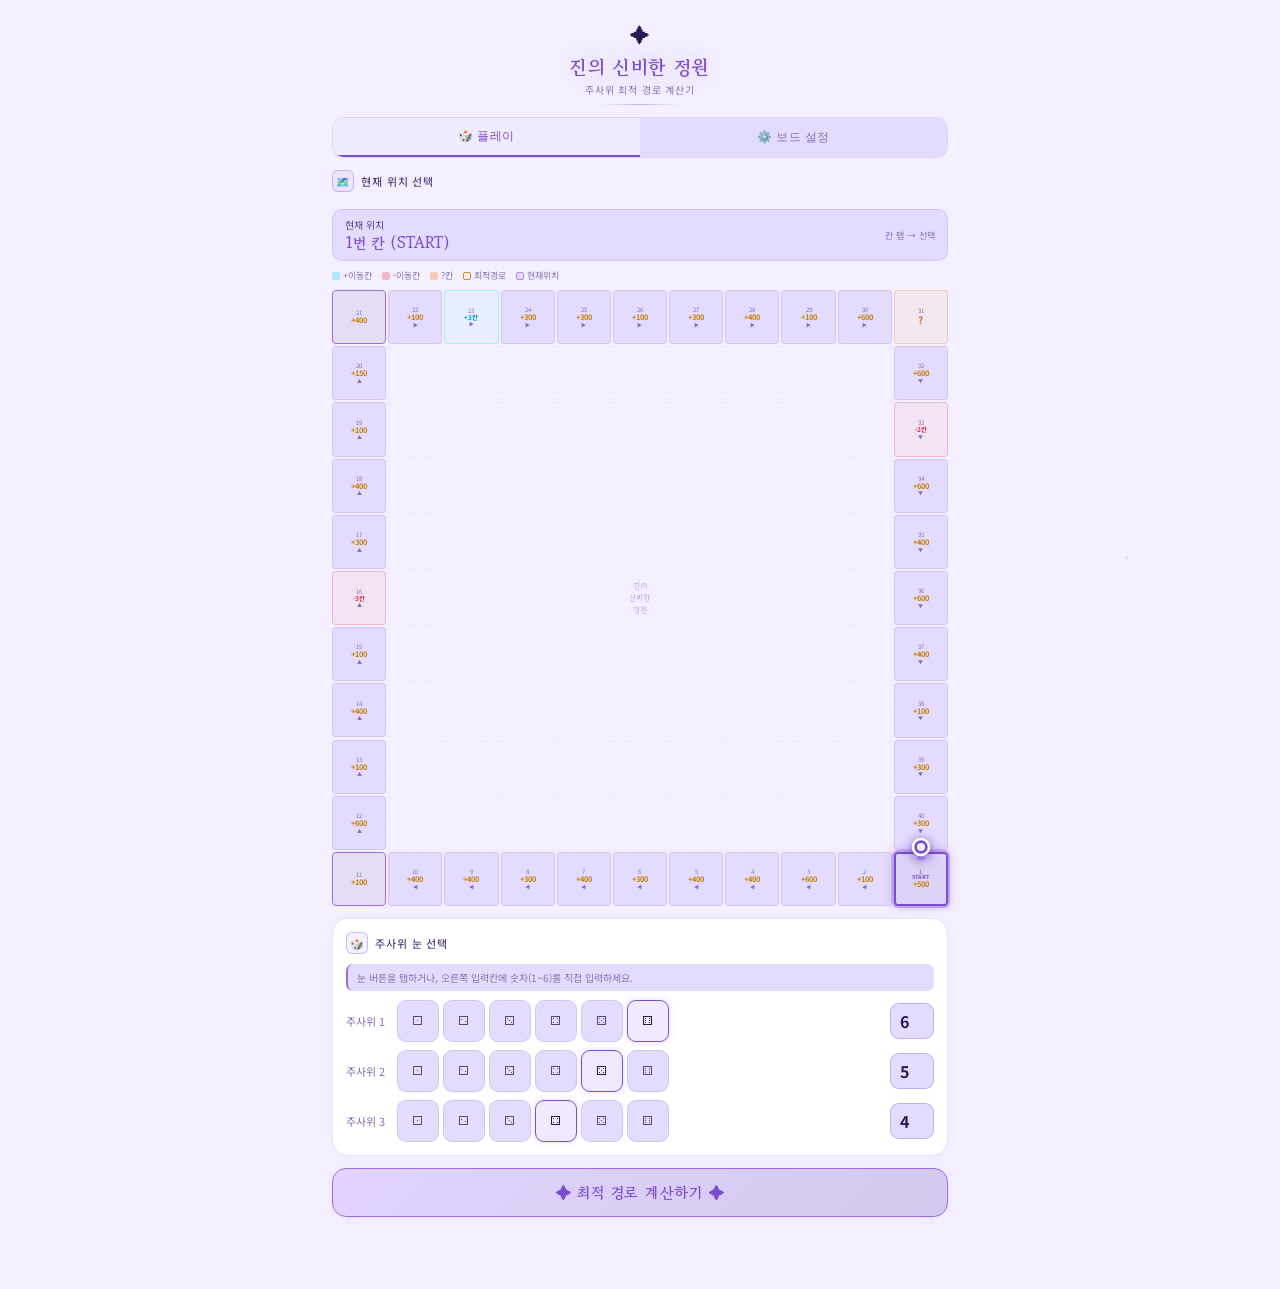
==== maple_dice.html @ 9c13cb8e "first commit ,create html" ====
<!DOCTYPE html>
<html lang="ko">
<head>
<meta charset="UTF-8">
<meta name="viewport" content="width=device-width, initial-scale=1.0, maximum-scale=1.0">
<title>진의 신비한 정원</title>
<link href="https://fonts.googleapis.com/css2?family=Gowun+Batang:wght@400;700&family=Noto+Sans+KR:wght@300;400;500;700&display=swap" rel="stylesheet">
<style>
:root{
  --bg:#f4f0ff;--bg2:#ede8ff;--bg3:#e4dcff;--card:#ffffff;--card2:#f0ebff;
  --border:rgba(140,100,220,0.20);--border2:rgba(140,100,220,0.40);
  --accent:#7c4dcc;--accent2:#9c6de0;
  --gold:#c8800a;--gold2:#a86000;
  --green:#1a9e60;--red:#d03050;
  --cyan:#0098c8;--orange:#d06010;
  --text:#2a1a50;--text2:#5a4480;--text3:#8870b0;
}
*{box-sizing:border-box;margin:0;padding:0}
body{background:var(--bg);color:var(--text);font-family:'Noto Sans KR',sans-serif;min-height:100vh}
body::before{content:'';position:fixed;inset:0;pointer-events:none;z-index:0;background-image:radial-gradient(1px 1px at 20% 18%,rgba(255,255,255,.35) 0%,transparent 100%),radial-gradient(1px 1px at 78% 12%,rgba(255,255,255,.4) 0%,transparent 100%),radial-gradient(1px 1px at 50% 88%,rgba(255,255,255,.25) 0%,transparent 100%),radial-gradient(2px 2px at 88% 62%,rgba(178,138,248,.4) 0%,transparent 100%)}
.app{position:relative;z-index:1;max-width:640px;margin:0 auto;padding:0 0 60px}
.header{text-align:center;padding:20px 20px 12px}
.ho{font-size:20px;margin-bottom:4px;animation:float 3s ease-in-out infinite}
@keyframes float{0%,100%{transform:translateY(0)}50%{transform:translateY(-5px)}}
.header h1{font-family:'Gowun Batang',serif;font-size:19px;font-weight:700;color:var(--accent);text-shadow:0 0 25px rgba(178,138,248,.5);letter-spacing:.05em;margin-bottom:2px}
.header .sub{font-size:10px;color:var(--text3);letter-spacing:.08em}
.hl{width:80px;height:1px;background:linear-gradient(90deg,transparent,var(--accent),transparent);margin:7px auto 0;opacity:.4}
.tabs{display:flex;gap:0;margin:0 12px 12px;border-radius:12px;overflow:hidden;border:1px solid var(--border)}
.tab{flex:1;padding:10px 0;text-align:center;font-size:12px;font-weight:500;cursor:pointer;background:var(--bg3);color:var(--text3);border:none;transition:all .2s;letter-spacing:.03em}
.tab.active{background:var(--card2);color:var(--accent);border-bottom:2px solid var(--accent)}
.tab:hover:not(.active){color:var(--text2);background:var(--card)}
.section{margin:0 12px 12px;background:var(--card);border:1px solid var(--border);border-radius:16px;padding:13px;box-shadow:0 0 10px rgba(178,138,248,.07)}
.sh{display:flex;align-items:center;gap:7px;margin-bottom:10px}
.si{width:22px;height:22px;border-radius:6px;background:rgba(178,138,248,.12);border:1px solid var(--border2);display:flex;align-items:center;justify-content:center;font-size:11px}
.st{font-size:11px;font-weight:500;color:var(--text2);letter-spacing:.08em;text-transform:uppercase}
.page{display:none}
.page.active{display:block}
.board-wrap{padding:0 12px 12px}
.pos-bar{display:flex;align-items:center;justify-content:space-between;background:var(--bg3);border:1px solid var(--border);border-radius:10px;padding:7px 12px;margin-bottom:8px}
.plabel{font-size:10px;color:var(--text2)}
.pval{font-family:'Gowun Batang',serif;font-size:15px;font-weight:700;color:var(--accent)}
.phint{font-size:9px;color:var(--text3)}
.legend{display:flex;flex-wrap:wrap;gap:5px 10px;margin-bottom:8px}
.li{display:flex;align-items:center;gap:3px;font-size:9px;color:var(--text3)}
.ld{width:8px;height:8px;border-radius:2px}
.board-grid{display:grid;grid-template-columns:repeat(11,1fr);grid-template-rows:repeat(11,1fr);gap:2px;width:100%;overflow:visible}
.bc{border-radius:4px;border:1px solid var(--border);background:var(--bg3);display:flex;flex-direction:column;align-items:center;justify-content:center;cursor:pointer;transition:all .13s;overflow:visible;padding:1px;aspect-ratio:1;min-width:0;position:relative}
.bc:hover{border-color:var(--accent2);background:var(--card2)}
.bc.cur{border:2.5px solid #7c4dcc!important;background:rgba(124,77,204,.18)!important;box-shadow:0 0 0 2px rgba(124,77,204,.35),0 0 10px rgba(124,77,204,.5)}
.bc.onpath{border-color:var(--gold2)!important;background:rgba(240,192,96,.12)!important}
/* 말(piece) */
.piece{position:absolute;top:-16px;left:50%;transform:translateX(-50%);line-height:1;pointer-events:none;filter:drop-shadow(0 2px 6px rgba(80,30,180,.8));animation:pieceFloat 1.8s ease-in-out infinite;z-index:10}
@keyframes pieceFloat{0%,100%{transform:translateX(-50%) translateY(0)}50%{transform:translateX(-50%) translateY(-5px)}}
/* 계산 후 말 이동 애니메이션 */
.piece.moving{animation:piecePop .35s ease both}
@keyframes piecePop{0%{transform:translateX(-50%) scale(.5);opacity:0}60%{transform:translateX(-50%) scale(1.3)}100%{transform:translateX(-50%) scale(1);opacity:1}}
.bc.corner{background:rgba(124,92,191,.12);border-color:var(--accent2)}
.bc.inner{background:transparent;border:1px dashed rgba(178,138,248,.07);cursor:default;pointer-events:none;border-radius:0}
.bc.icenter{background:transparent;border:none;cursor:default;pointer-events:none}
.bc.move-plus{background:rgba(80,216,255,.08);border-color:rgba(80,216,255,.35)}
.bc.move-plus:hover{background:rgba(80,216,255,.15)}
.bc.move-minus{background:rgba(240,96,112,.08);border-color:rgba(240,96,112,.35)}
.bc.move-minus:hover{background:rgba(240,96,112,.15)}
.bc.mystery{background:rgba(255,144,64,.08);border-color:rgba(255,144,64,.35)}
.bc.mystery:hover{background:rgba(255,144,64,.15)}
.cn{font-size:6px;color:var(--text3);line-height:1}
.cv{font-size:7.5px;font-weight:700;line-height:1.15;text-align:center}
.cv.pos{color:var(--gold)}
.cv.movepos{color:var(--cyan);font-size:6.5px}
.cv.moveneg{color:var(--red);font-size:6.5px}
.cv.myst{color:var(--orange);font-size:10px}
.cstart{font-size:5.5px;color:var(--accent);font-weight:700;line-height:1}
.bc.cur .cn{color:var(--accent)}
.center-txt{font-family:'Gowun Batang',serif;font-size:8px;color:var(--accent);text-align:center;opacity:.5;line-height:1.5}
.notice{font-size:10px;color:var(--text3);line-height:1.5;padding:6px 9px;background:var(--bg3);border-radius:7px;border-left:2px solid var(--accent2);margin-bottom:9px}
.dc{display:flex;flex-direction:column;gap:8px}
.dr{display:flex;align-items:center;gap:7px}
.dlabel{font-size:11px;color:var(--text3);width:44px;flex-shrink:0}
.dopts{display:flex;gap:4px;flex:1}
.dbtn{flex:1;aspect-ratio:1;max-width:42px;border-radius:9px;border:1px solid var(--border);background:var(--bg3);color:var(--text2);font-size:16px;cursor:pointer;display:flex;align-items:center;justify-content:center;transition:all .13s;line-height:1}
.dbtn:hover{border-color:var(--accent2);background:var(--card2)}
.dbtn.sel{border-color:var(--accent);background:rgba(178,138,248,.18);box-shadow:0 0 7px rgba(178,138,248,.3);color:var(--text)}
.dchosen{width:34px;height:34px;border-radius:8px;background:var(--card2);border:1px solid var(--border2);display:flex;align-items:center;justify-content:center;font-size:18px;flex-shrink:0}
.dnum{width:44px;height:36px;border-radius:9px;border:1px solid var(--border2);background:var(--bg3);color:var(--text);font-size:16px;font-weight:700;text-align:center;font-family:'Noto Sans KR',sans-serif;outline:none;transition:border-color .15s;flex-shrink:0}
.dnum:focus{border-color:var(--accent);box-shadow:0 0 6px rgba(124,77,204,.25)}
.calc-btn{width:calc(100% - 24px);margin:0 12px 12px;padding:13px;background:linear-gradient(135deg,rgba(178,138,248,.27),rgba(124,92,191,.27));border:1px solid var(--accent2);border-radius:14px;color:var(--accent);font-family:'Gowun Batang',serif;font-size:15px;font-weight:700;cursor:pointer;letter-spacing:.05em;transition:all .2s;box-shadow:0 0 14px rgba(178,138,248,.1)}
.calc-btn:hover{background:linear-gradient(135deg,rgba(178,138,248,.42),rgba(124,92,191,.42));box-shadow:0 0 22px rgba(178,138,248,.25);transform:translateY(-1px)}
.calc-btn:active{transform:translateY(0)}
.results-section{display:none}
.results-section.visible{display:block}
.mgrid{display:grid;grid-template-columns:1fr 1fr;gap:7px;margin-bottom:11px}
.mc{background:var(--bg3);border:1px solid var(--border);border-radius:10px;padding:9px 11px}
.mc.hl{border-color:var(--gold2);background:rgba(240,192,96,.07)}
.ml{font-size:9px;color:var(--text3);letter-spacing:.06em;text-transform:uppercase;margin-bottom:3px}
.mv{font-family:'Gowun Batang',serif;font-size:16px;font-weight:700;color:var(--text)}
.mv.gold{color:var(--gold)}
.mv.sm{font-size:12px}
.ri{padding:8px 0;border-bottom:1px solid var(--border);display:flex;align-items:flex-start;gap:9px}
.ri:last-child{border-bottom:none;padding-bottom:0}
.rb{width:20px;height:20px;border-radius:50%;display:flex;align-items:center;justify-content:center;font-size:9px;font-weight:700;flex-shrink:0;margin-top:2px}
.r1{background:rgba(240,192,96,.2);border:1px solid var(--gold2);color:var(--gold)}
.r2{background:rgba(160,155,180,.15);border:1px solid rgba(160,155,180,.35);color:#b0aac8}
.r3{background:rgba(200,148,42,.12);border:1px solid rgba(200,148,42,.28);color:#c89060}
.rn{background:var(--bg3);border:1px solid var(--border);color:var(--text3)}
.rbody{flex:1;min-width:0}
.rorder{font-size:13px;margin-bottom:2px;display:flex;align-items:center;gap:3px}
.rarr{font-size:8px;color:var(--text3)}
.rpath{font-size:9px;color:var(--text3);white-space:nowrap;overflow:hidden;text-overflow:ellipsis}
.rcoin{font-family:'Gowun Batang',serif;font-size:14px;font-weight:700;color:var(--green);flex-shrink:0;align-self:center}
.rcoin.neg{color:var(--red)}
.cell-edit-grid{display:grid;grid-template-columns:repeat(5,1fr);gap:4px;margin-bottom:6px}
.ced{display:flex;flex-direction:column;align-items:center;gap:2px}
.cel{font-size:8px;color:var(--text3);line-height:1}
.cei{width:100%;padding:4px 2px;text-align:center;background:var(--bg3);border:1px solid var(--border);border-radius:5px;color:var(--text);font-size:9px;font-family:'Noto Sans KR',sans-serif;outline:none;transition:border-color .15s}
.cei:focus{border-color:var(--accent2)}
.special-list{display:flex;flex-direction:column;gap:8px}
.special-item{background:var(--bg3);border:1px solid var(--border);border-radius:10px;padding:10px 12px}
.special-item-header{display:flex;align-items:center;justify-content:space-between;margin-bottom:8px}
.special-item-title{font-size:12px;font-weight:500;color:var(--text)}
.special-badge{font-size:10px;padding:2px 7px;border-radius:10px;font-weight:500}
.badge-move-plus{background:rgba(80,216,255,.15);color:var(--cyan);border:1px solid rgba(80,216,255,.3)}
.badge-move-minus{background:rgba(240,96,112,.15);color:var(--red);border:1px solid rgba(240,96,112,.3)}
.badge-mystery{background:rgba(255,144,64,.15);color:var(--orange);border:1px solid rgba(255,144,64,.3)}
.special-row{display:flex;align-items:center;gap:8px;flex-wrap:wrap;margin-bottom:4px}
.special-label{font-size:10px;color:var(--text3);min-width:52px}
.special-input{width:60px;padding:5px 6px;text-align:center;background:var(--card2);border:1px solid var(--border2);border-radius:6px;color:var(--text);font-size:11px;font-family:'Noto Sans KR',sans-serif;outline:none;transition:border-color .15s}
.special-input:focus{border-color:var(--accent)}
.type-btns{display:flex;gap:4px}
.type-btn{padding:4px 8px;border-radius:6px;border:1px solid var(--border);background:var(--bg3);color:var(--text3);font-size:10px;cursor:pointer;transition:all .13s}
.type-btn.ap{background:rgba(80,216,255,.15);border-color:rgba(80,216,255,.4);color:var(--cyan)}
.type-btn.am{background:rgba(240,96,112,.15);border-color:rgba(240,96,112,.4);color:var(--red)}
.type-btn.aq{background:rgba(255,144,64,.15);border-color:rgba(255,144,64,.4);color:var(--orange)}
.add-btn{width:100%;padding:8px;background:transparent;border:1px dashed var(--border2);border-radius:8px;color:var(--text3);font-size:11px;cursor:pointer;transition:all .15s;margin-top:4px}
.add-btn:hover{border-color:var(--accent);color:var(--accent)}
.del-btn{width:20px;height:20px;border-radius:50%;background:rgba(240,96,112,.1);border:1px solid rgba(240,96,112,.3);color:var(--red);font-size:11px;cursor:pointer;display:flex;align-items:center;justify-content:center;flex-shrink:0;transition:all .13s}
.del-btn:hover{background:rgba(240,96,112,.25)}
.save-notice{font-size:10px;color:var(--green);text-align:center;margin-top:6px;opacity:0;transition:opacity .3s}
.save-notice.show{opacity:1}
@keyframes pop{0%{transform:scale(.95);opacity:0}60%{transform:scale(1.02)}100%{transform:scale(1);opacity:1}}
.pop{animation:pop .3s ease both}
::-webkit-scrollbar{width:3px}
::-webkit-scrollbar-track{background:var(--bg)}
::-webkit-scrollbar-thumb{background:var(--accent2);border-radius:3px}
</style>
</head>
<body>
<div class="app">
<div class="header">
  <div class="ho">✦</div>
  <h1>진의 신비한 정원</h1>
  <div class="sub">주사위 최적 경로 계산기</div>
  <div class="hl"></div>
</div>
<div class="tabs">
  <button class="tab active" onclick="switchTab('play')">🎲 플레이</button>
  <button class="tab" onclick="switchTab('settings')">⚙️ 보드 설정</button>
</div>

<!-- PLAY TAB -->
<div id="tab-play" class="page active">
  <div class="board-wrap">
    <div class="sh" style="padding:0 0 7px">
      <div class="si">🗺️</div><div class="st">현재 위치 선택</div>
    </div>
    <div class="pos-bar">
      <div><div class="plabel">현재 위치</div><div class="pval" id="posDisplay">1번 칸 (START)</div></div>
      <div class="phint">칸 탭 → 선택</div>
    </div>
    <div class="legend">
      <div class="li"><div class="ld" style="background:rgba(80,216,255,.4)"></div>+이동칸</div>
      <div class="li"><div class="ld" style="background:rgba(240,96,112,.4)"></div>-이동칸</div>
      <div class="li"><div class="ld" style="background:rgba(255,144,64,.4)"></div>?칸</div>
      <div class="li"><div class="ld" style="background:rgba(240,192,96,.1);border:1px solid #c8942a"></div>최적경로</div>
      <div class="li"><div class="ld" style="background:rgba(178,138,248,.22);border:1px solid #b28af8"></div>현재위치</div>
    </div>
    <div class="board-grid" id="boardGrid"></div>
  </div>
  <div class="section">
    <div class="sh"><div class="si">🎲</div><div class="st">주사위 눈 선택</div></div>
    <div class="notice">눈 버튼을 탭하거나, 오른쪽 입력칸에 숫자(1~6)를 직접 입력하세요.</div>
    <div class="dc" id="diceContainer"></div>
  </div>
  <button class="calc-btn" onclick="calculate()">✦ 최적 경로 계산하기 ✦</button>
  <div class="section results-section" id="resultsSection">
    <div class="sh"><div class="si">🏆</div><div class="st">최적 경로 결과</div></div>
    <div class="mgrid">
      <div class="mc hl"><div class="ml">최고 코인 획득</div><div class="mv gold" id="bestCoin">—</div></div>
      <div class="mc"><div class="ml">최적 순서</div><div class="mv sm" id="bestOrder">—</div></div>
      <div class="mc"><div class="ml">도착 칸</div><div class="mv" id="bestPos">—</div></div>
      <div class="mc"><div class="ml">비교 경우의 수</div><div class="mv" id="totalCases">—</div></div>
    </div>
    <div id="resultList"></div>
  </div>
</div>

<!-- SETTINGS TAB -->
<div id="tab-settings" class="page">
  <div class="section">
    <div class="sh"><div class="si">💰</div><div class="st">칸별 코인 보상 수정</div></div>
    <div class="notice">각 칸의 코인 보상을 수정하세요. 특수 칸은 아래에서 설정합니다.</div>
    <div class="cell-edit-grid" id="cellEditGrid"></div>
  </div>
  <div class="section">
    <div class="sh"><div class="si">✨</div><div class="st">특수 칸 설정</div></div>
    <div class="notice">주마다 바뀌는 이동칸·?칸을 여기서 관리하세요.</div>
    <div class="special-list" id="specialList"></div>
    <button class="add-btn" onclick="addSpecialCell()">+ 특수 칸 추가</button>
    <div class="save-notice" id="saveNotice">✓ 저장되었습니다</div>
  </div>
</div>
</div>

<script>
const TOTAL=40,FACES=['⚀','⚁','⚂','⚃','⚄','⚅'],COLS=11,ROWS=11;
let coinVals=[0,500,100,600,400,400,300,400,300,400,400,100,600,100,400,100,300,300,400,100,150,400,100,300,300,300,100,300,400,100,600,0,600,600,600,400,600,400,100,300,300];
let specialCells=[{cellNum:16,type:'move',moveVal:-3},{cellNum:23,type:'move',moveVal:3},{cellNum:31,type:'mystery',moveVal:0},{cellNum:33,type:'move',moveVal:-2}];
const PATH_POS=[null];
for(let c=10;c>=0;c--)PATH_POS.push([10,c]);
for(let r=9;r>=1;r--)PATH_POS.push([r,0]);
for(let c=0;c<=10;c++)PATH_POS.push([0,c]);
for(let r=1;r<=9;r++)PATH_POS.push([r,10]);
const CORNERS=new Set([1,11,21,31]);
let currentPos=1,chosenDice=[6,5,4],highlightedPath=[];

function getSpecial(n){return specialCells.find(s=>s.cellNum===n)||null}
function cellArrow(i){if(i<=11)return'◀';if(i<=20)return'▲';if(i<=31)return'▶';return'▼'}

function renderBoard(){
  const grid=document.getElementById('boardGrid');
  grid.innerHTML='';
  const lookup={};
  for(let i=1;i<=TOTAL;i++){const[r,c]=PATH_POS[i];lookup[`${r},${c}`]=i}
  for(let r=0;r<ROWS;r++){
    for(let c=0;c<COLS;c++){
      const div=document.createElement('div');
      const idx=lookup[`${r},${c}`];
      if(idx!==undefined){
        const sp=getSpecial(idx);
        const isCur=idx===currentPos,isOn=highlightedPath.includes(idx),corner=CORNERS.has(idx);
        let cls='bc';
        if(corner)cls+=' corner';
        if(isCur)cls+=' cur';else if(isOn)cls+=' onpath';
        if(sp){if(sp.type==='mystery')cls+=' mystery';else cls+=sp.moveVal>=0?' move-plus':' move-minus';}
        div.className=cls;
        let inner=`<span class="cn">${idx}</span>`;
        if(idx===1)inner+=`<span class="cstart">START</span>`;
        if(sp){
          if(sp.type==='mystery')inner+=`<span class="cv myst">?</span>`;
          else{const s=sp.moveVal>=0?'+':'';inner+=`<span class="cv ${sp.moveVal>=0?'movepos':'moveneg'}">${s}${sp.moveVal}칸</span>`;}
        }else{inner+=`<span class="cv pos">+${coinVals[idx]}</span>`;}
        if(!corner)inner+=`<span style="font-size:5px;color:var(--text3);line-height:1">${cellArrow(idx)}</span>`;
        if(isCur)inner+=`<span class="piece"><svg width="18" height="22" viewBox="0 0 18 22" xmlns="http://www.w3.org/2000/svg"><ellipse cx="9" cy="20" rx="4" ry="2" fill="rgba(100,50,200,0.3)"/><circle cx="9" cy="9" r="8" fill="#7c4dcc" stroke="white" stroke-width="2.5"/><circle cx="9" cy="9" r="4" fill="white" opacity="0.9"/></svg></span>`;
        div.innerHTML=inner;
        div.onclick=()=>{currentPos=idx;highlightedPath=[];renderBoard();document.getElementById('posDisplay').textContent=`${idx}번 칸${idx===1?' (START)':''}`};
      }else{
        if(r===5&&c===5){div.className='bc icenter';div.innerHTML=`<div class="center-txt">진의<br>신비한<br>정원</div>`;}
        else div.className='bc inner';
      }
      grid.appendChild(div);
    }
  }
}

function renderDice(){
  const c=document.getElementById('diceContainer');c.innerHTML='';
  for(let d=0;d<3;d++){
    const row=document.createElement('div');row.className='dr';
    const lbl=document.createElement('div');lbl.className='dlabel';lbl.textContent=`주사위 ${d+1}`;row.appendChild(lbl);
    const opts=document.createElement('div');opts.className='dopts';
    for(let v=1;v<=6;v++){
      const btn=document.createElement('button');btn.className='dbtn'+(chosenDice[d]===v?' sel':'');btn.textContent=FACES[v-1];
      btn.onclick=()=>{chosenDice[d]=v;renderDice()};opts.appendChild(btn);
    }
    row.appendChild(opts);
    // 숫자 직접 입력
    const numIn=document.createElement('input');
    numIn.type='number';numIn.className='dnum';numIn.min=1;numIn.max=6;numIn.value=chosenDice[d];
    numIn.oninput=()=>{
      const v=Math.max(1,Math.min(6,parseInt(numIn.value)||1));
      chosenDice[d]=v;
      // 버튼만 업데이트 (포커스 유지위해 전체 re-render 안함)
      row.querySelectorAll('.dbtn').forEach((b,i)=>b.classList.toggle('sel',i+1===v));
    };
    numIn.onblur=()=>{numIn.value=chosenDice[d]};
    row.appendChild(numIn);
    c.appendChild(row);
  }
}

function renderCellEdit(){
  const grid=document.getElementById('cellEditGrid');grid.innerHTML='';
  for(let i=1;i<=TOTAL;i++){
    const sp=getSpecial(i);
    const div=document.createElement('div');div.className='ced';
    const lbl=document.createElement('span');lbl.className='cel';lbl.textContent=i===1?'START':`${i}번`;div.appendChild(lbl);
    if(sp){
      const badge=document.createElement('span');
      if(sp.type==='mystery'){
        badge.style='display:flex;align-items:center;justify-content:center;font-size:11px;padding:3px 0;border-radius:5px;background:rgba(255,144,64,.1);border:1px solid rgba(255,144,64,.4);color:var(--orange)';
        badge.textContent='?';
      }else{
        badge.style=`display:flex;align-items:center;justify-content:center;font-size:8px;padding:3px 1px;border-radius:5px;background:${sp.moveVal>=0?'rgba(80,216,255,.1)':'rgba(240,96,112,.1)'};border:1px solid ${sp.moveVal>=0?'rgba(80,216,255,.4)':'rgba(240,96,112,.4)'};color:${sp.moveVal>=0?'var(--cyan)':'var(--red)'}`;
        badge.textContent=(sp.moveVal>=0?'+':'')+sp.moveVal+'칸';
      }
      div.appendChild(badge);
    }else{
      const inp=document.createElement('input');inp.type='number';inp.className='cei';inp.value=coinVals[i];
      inp.onchange=()=>{coinVals[i]=parseInt(inp.value)||0;renderBoard();showSave()};
      div.appendChild(inp);
    }
    grid.appendChild(div);
  }
}

function renderSpecialList(){
  const list=document.getElementById('specialList');list.innerHTML='';
  specialCells.forEach((sp,idx)=>{
    const item=document.createElement('div');item.className='special-item';
    const hdr=document.createElement('div');hdr.className='special-item-header';
    const title=document.createElement('span');title.className='special-item-title';title.textContent=`특수 칸 #${idx+1}`;hdr.appendChild(title);
    const badge=document.createElement('span');badge.className='special-badge';
    const updateBadge=()=>{
      if(sp.type==='mystery'){badge.className='special-badge badge-mystery';badge.textContent='? 랜덤';}
      else if(sp.moveVal>=0){badge.className='special-badge badge-move-plus';badge.textContent=`+${sp.moveVal}칸 이동`;}
      else{badge.className='special-badge badge-move-minus';badge.textContent=`${sp.moveVal}칸 이동`;}
    };
    updateBadge();hdr.appendChild(badge);item.appendChild(hdr);

    const row1=document.createElement('div');row1.className='special-row';
    const nl=document.createElement('span');nl.className='special-label';nl.textContent='칸 번호';row1.appendChild(nl);
    const ni=document.createElement('input');ni.type='number';ni.className='special-input';ni.min=1;ni.max=TOTAL;ni.value=sp.cellNum;
    ni.onchange=()=>{sp.cellNum=Math.max(1,Math.min(TOTAL,parseInt(ni.value)||1));ni.value=sp.cellNum;renderBoard();renderCellEdit();showSave()};
    row1.appendChild(ni);

    const tbtns=document.createElement('div');tbtns.className='type-btns';
    const mkType=(label,cls,check,action)=>{
      const b=document.createElement('button');
      b.className='type-btn'+(check()?` ${cls}`:'');b.textContent=label;
      b.onclick=()=>{action();updateBadge();renderSpecialList();renderBoard();renderCellEdit();showSave()};
      tbtns.appendChild(b);
    };
    mkType('+이동','ap',()=>sp.type==='move'&&sp.moveVal>=0,()=>{sp.type='move';if(sp.moveVal<0)sp.moveVal=3});
    mkType('-이동','am',()=>sp.type==='move'&&sp.moveVal<0,()=>{sp.type='move';if(sp.moveVal>=0)sp.moveVal=-3});
    mkType('?','aq',()=>sp.type==='mystery',()=>{sp.type='mystery';sp.moveVal=0});
    row1.appendChild(tbtns);

    const del=document.createElement('button');del.className='del-btn';del.innerHTML='×';
    del.onclick=()=>{specialCells.splice(idx,1);renderSpecialList();renderBoard();renderCellEdit();showSave()};
    row1.appendChild(del);item.appendChild(row1);

    if(sp.type==='move'){
      const row2=document.createElement('div');row2.className='special-row';
      const vl=document.createElement('span');vl.className='special-label';vl.textContent='이동 칸 수';row2.appendChild(vl);
      const vi=document.createElement('input');vi.type='number';vi.className='special-input';vi.value=sp.moveVal;
      vi.onchange=()=>{sp.moveVal=parseInt(vi.value)||0;vi.value=sp.moveVal;updateBadge();renderBoard();renderCellEdit();showSave()};
      row2.appendChild(vi);
      const hint=document.createElement('span');hint.style='font-size:9px;color:var(--text3)';hint.textContent='(+앞 / -뒤)';row2.appendChild(hint);
      item.appendChild(row2);
    }
    list.appendChild(item);
  });
}

function addSpecialCell(){specialCells.push({cellNum:1,type:'move',moveVal:3});renderSpecialList();renderCellEdit()}
function showSave(){const n=document.getElementById('saveNotice');n.classList.add('show');clearTimeout(n._t);n._t=setTimeout(()=>n.classList.remove('show'),1500)}

function switchTab(name){
  document.querySelectorAll('.tab').forEach((t,i)=>t.classList.toggle('active',['play','settings'][i]===name));
  document.querySelectorAll('.page').forEach(p=>p.classList.remove('active'));
  document.getElementById('tab-'+name).classList.add('active');
  if(name==='settings'){renderCellEdit();renderSpecialList()}
}

function permutations(arr){
  if(arr.length<=1)return[[...arr]];
  const res=[];
  for(let i=0;i<arr.length;i++){const rest=[...arr.slice(0,i),...arr.slice(i+1)];for(const p of permutations(rest))res.push([arr[i],...p])}
  return res;
}
function stepForward(pos,steps){return((pos-1+steps)%TOTAL+TOTAL)%TOTAL+1}

function simulate(start,order){
  let pos=start,coins=0;const pathDetails=[];
  for(const d of order){
    const landed=stepForward(pos,d);
    let passBonus=0;
    if(pos!==1){const passed=(landed<pos)||(landed===1);if(passed&&landed!==1)passBonus=500}
    const sp=getSpecial(landed);
    let finalPos=landed,stepCoins=0,teleFrom=null;
    if(sp){
      if(sp.type==='mystery'){stepCoins=0;finalPos=landed;}
      else{
        // 연쇄 특수 칸 처리 (무한루프 방지용 visited)
        teleFrom=landed;
        const visited=new Set([landed]);
        let cur=landed;
        while(true){
          const nsp=getSpecial(cur);
          if(!nsp||nsp.type==='mystery'){stepCoins=(coinVals[cur]||0);break;}
          const next=stepForward(cur,nsp.moveVal);
          if(visited.has(next)){stepCoins=0;break;}
          visited.add(next);
          cur=next;
        }
        finalPos=cur;
      }
    }else{stepCoins=coinVals[landed]||0}
    coins+=stepCoins+passBonus;
    pathDetails.push({from:pos,dice:d,landed,teleFrom,dest:finalPos,coins:stepCoins+passBonus});
    pos=finalPos;
  }
  return{coins,pos,pathDetails};
}

function calculate(){
  const perms=permutations([...chosenDice]);const seen=new Set();const results=[];
  for(const perm of perms){const key=perm.join(',');if(seen.has(key))continue;seen.add(key);results.push({order:perm,...simulate(currentPos,perm)})}
  results.sort((a,b)=>b.coins-a.coins);
  highlightedPath=results[0].pathDetails.map(d=>d.dest);
  // 말을 최적 경로 최종 위치로 애니메이션 이동
  const steps=results[0].pathDetails;
  let delay=0;
  steps.forEach((step,i)=>{
    setTimeout(()=>{
      currentPos=step.dest;
      renderBoard();
      // 말에 moving 클래스 붙여서 팝 애니메이션
      const piece=document.querySelector('.piece');
      if(piece){piece.classList.add('moving');setTimeout(()=>piece&&piece.classList.remove('moving'),350);}
    },delay);
    delay+=420;
  });
  setTimeout(()=>{renderBoard();displayResults(results);},delay);
}

function displayResults(results){
  const sec=document.getElementById('resultsSection');sec.classList.add('visible','pop');setTimeout(()=>sec.classList.remove('pop'),400);
  const best=results[0];
  document.getElementById('bestCoin').textContent=(best.coins>=0?'+':'')+best.coins.toLocaleString()+' 코인';
  document.getElementById('bestOrder').textContent=best.order.map(d=>FACES[d-1]).join('→');
  document.getElementById('bestPos').textContent=best.pos+'번 칸';
  document.getElementById('totalCases').textContent=results.length+'가지';
  const list=document.getElementById('resultList');list.innerHTML='';
  results.forEach((r,i)=>{
    const item=document.createElement('div');item.className='ri';
    const rc=['r1','r2','r3'][i]||'rn';
    const pathStr=r.pathDetails.map(d=>{
      if(d.teleFrom!==null){const sp=getSpecial(d.teleFrom);const s=sp.moveVal>=0?'+':'';return`${d.teleFrom}번(${s}${sp.moveVal}칸→${d.dest}번 +${coinVals[d.dest]||0})`}
      const sp=getSpecial(d.dest);if(sp&&sp.type==='mystery')return`${d.dest}번(?)`;
      return`${d.dest}번(+${coinVals[d.dest]||0})`;
    }).join(' → ');
    item.innerHTML=`<div class="rb ${rc}">${i+1}</div><div class="rbody"><div class="rorder">${r.order.map((d,j)=>`<span>${FACES[d-1]}</span>${j<r.order.length-1?'<span class="rarr">▶</span>':''}`).join('')}<span style="font-size:9px;color:var(--text3);margin-left:3px">(${r.order.join('-')})</span></div><div class="rpath">${pathStr}</div></div><div class="rcoin ${r.coins<0?'neg':''}">${r.coins>=0?'+':''}${r.coins.toLocaleString()}</div>`;
    list.appendChild(item);
  });
  sec.scrollIntoView({behavior:'smooth',block:'start'});
}

renderBoard();renderDice();
</script>
</body>
</html>
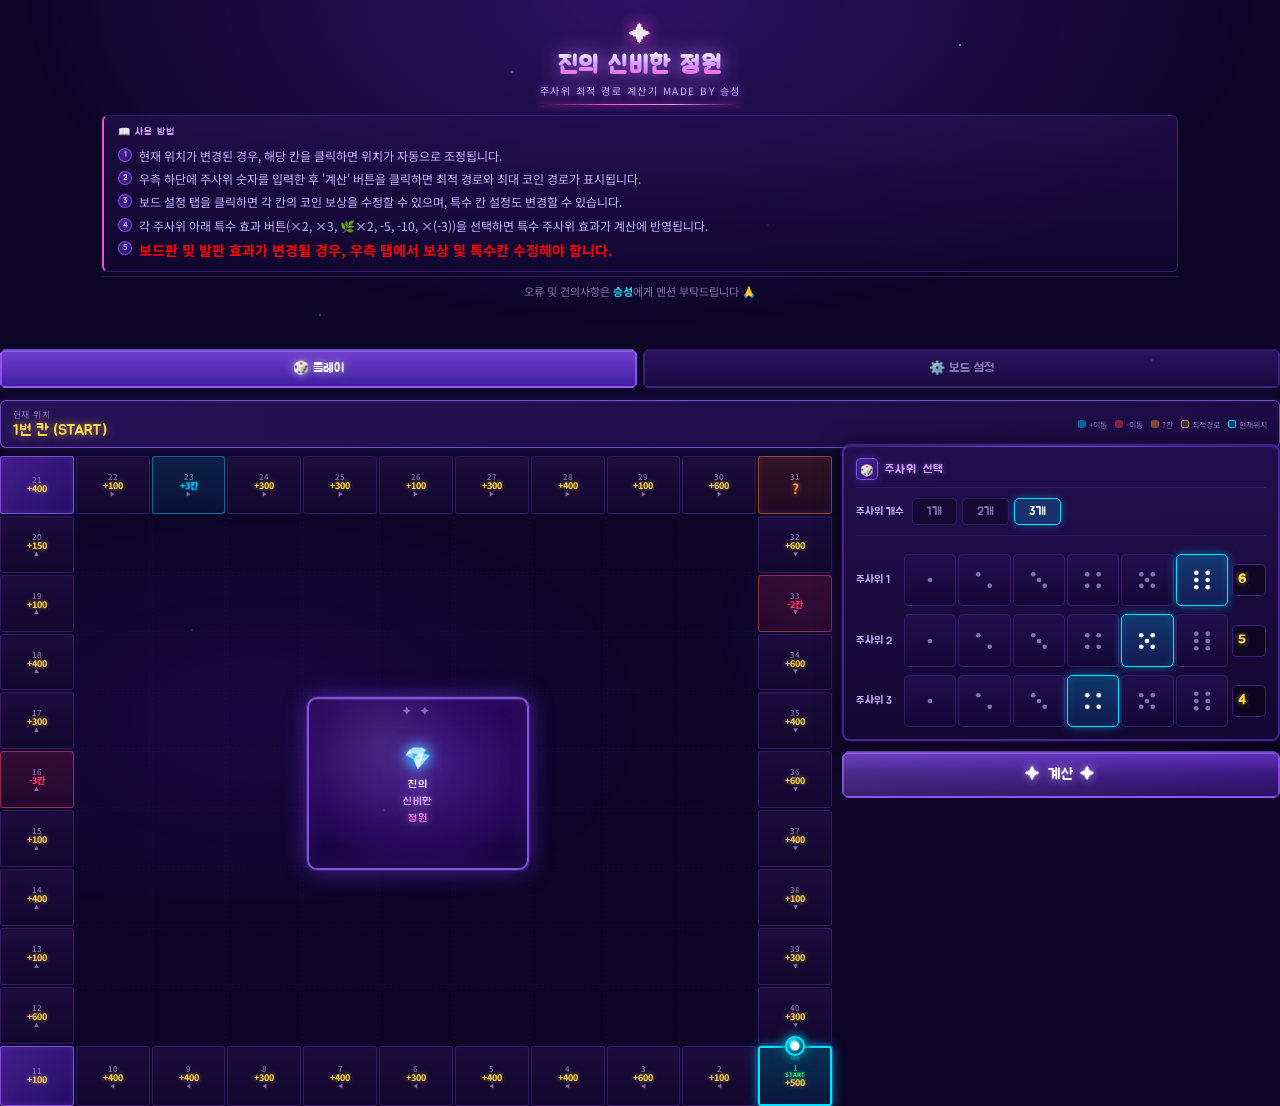
==== commit 15c69ffa: "Update help text for special dice effects" ====
--- a/maple_dice.html
+++ b/maple_dice.html
@@ -1,461 +1,168 @@
 <!DOCTYPE html>
 <html lang="ko">
+
 <head>
-<meta charset="UTF-8">
-<meta name="viewport" content="width=device-width, initial-scale=1.0, maximum-scale=1.0">
-<title>진의 신비한 정원</title>
-<link href="https://fonts.googleapis.com/css2?family=Gowun+Batang:wght@400;700&family=Noto+Sans+KR:wght@300;400;500;700&display=swap" rel="stylesheet">
-<style>
-:root{
-  --bg:#f4f0ff;--bg2:#ede8ff;--bg3:#e4dcff;--card:#ffffff;--card2:#f0ebff;
-  --border:rgba(140,100,220,0.20);--border2:rgba(140,100,220,0.40);
-  --accent:#7c4dcc;--accent2:#9c6de0;
-  --gold:#c8800a;--gold2:#a86000;
-  --green:#1a9e60;--red:#d03050;
-  --cyan:#0098c8;--orange:#d06010;
-  --text:#2a1a50;--text2:#5a4480;--text3:#8870b0;
-}
-*{box-sizing:border-box;margin:0;padding:0}
-body{background:var(--bg);color:var(--text);font-family:'Noto Sans KR',sans-serif;min-height:100vh}
-body::before{content:'';position:fixed;inset:0;pointer-events:none;z-index:0;background-image:radial-gradient(1px 1px at 20% 18%,rgba(255,255,255,.35) 0%,transparent 100%),radial-gradient(1px 1px at 78% 12%,rgba(255,255,255,.4) 0%,transparent 100%),radial-gradient(1px 1px at 50% 88%,rgba(255,255,255,.25) 0%,transparent 100%),radial-gradient(2px 2px at 88% 62%,rgba(178,138,248,.4) 0%,transparent 100%)}
-.app{position:relative;z-index:1;max-width:640px;margin:0 auto;padding:0 0 60px}
-.header{text-align:center;padding:20px 20px 12px}
-.ho{font-size:20px;margin-bottom:4px;animation:float 3s ease-in-out infinite}
-@keyframes float{0%,100%{transform:translateY(0)}50%{transform:translateY(-5px)}}
-.header h1{font-family:'Gowun Batang',serif;font-size:19px;font-weight:700;color:var(--accent);text-shadow:0 0 25px rgba(178,138,248,.5);letter-spacing:.05em;margin-bottom:2px}
-.header .sub{font-size:10px;color:var(--text3);letter-spacing:.08em}
-.hl{width:80px;height:1px;background:linear-gradient(90deg,transparent,var(--accent),transparent);margin:7px auto 0;opacity:.4}
-.tabs{display:flex;gap:0;margin:0 12px 12px;border-radius:12px;overflow:hidden;border:1px solid var(--border)}
-.tab{flex:1;padding:10px 0;text-align:center;font-size:12px;font-weight:500;cursor:pointer;background:var(--bg3);color:var(--text3);border:none;transition:all .2s;letter-spacing:.03em}
-.tab.active{background:var(--card2);color:var(--accent);border-bottom:2px solid var(--accent)}
-.tab:hover:not(.active){color:var(--text2);background:var(--card)}
-.section{margin:0 12px 12px;background:var(--card);border:1px solid var(--border);border-radius:16px;padding:13px;box-shadow:0 0 10px rgba(178,138,248,.07)}
-.sh{display:flex;align-items:center;gap:7px;margin-bottom:10px}
-.si{width:22px;height:22px;border-radius:6px;background:rgba(178,138,248,.12);border:1px solid var(--border2);display:flex;align-items:center;justify-content:center;font-size:11px}
-.st{font-size:11px;font-weight:500;color:var(--text2);letter-spacing:.08em;text-transform:uppercase}
-.page{display:none}
-.page.active{display:block}
-.board-wrap{padding:0 12px 12px}
-.pos-bar{display:flex;align-items:center;justify-content:space-between;background:var(--bg3);border:1px solid var(--border);border-radius:10px;padding:7px 12px;margin-bottom:8px}
-.plabel{font-size:10px;color:var(--text2)}
-.pval{font-family:'Gowun Batang',serif;font-size:15px;font-weight:700;color:var(--accent)}
-.phint{font-size:9px;color:var(--text3)}
-.legend{display:flex;flex-wrap:wrap;gap:5px 10px;margin-bottom:8px}
-.li{display:flex;align-items:center;gap:3px;font-size:9px;color:var(--text3)}
-.ld{width:8px;height:8px;border-radius:2px}
-.board-grid{display:grid;grid-template-columns:repeat(11,1fr);grid-template-rows:repeat(11,1fr);gap:2px;width:100%;overflow:visible}
-.bc{border-radius:4px;border:1px solid var(--border);background:var(--bg3);display:flex;flex-direction:column;align-items:center;justify-content:center;cursor:pointer;transition:all .13s;overflow:visible;padding:1px;aspect-ratio:1;min-width:0;position:relative}
-.bc:hover{border-color:var(--accent2);background:var(--card2)}
-.bc.cur{border:2.5px solid #7c4dcc!important;background:rgba(124,77,204,.18)!important;box-shadow:0 0 0 2px rgba(124,77,204,.35),0 0 10px rgba(124,77,204,.5)}
-.bc.onpath{border-color:var(--gold2)!important;background:rgba(240,192,96,.12)!important}
-/* 말(piece) */
-.piece{position:absolute;top:-16px;left:50%;transform:translateX(-50%);line-height:1;pointer-events:none;filter:drop-shadow(0 2px 6px rgba(80,30,180,.8));animation:pieceFloat 1.8s ease-in-out infinite;z-index:10}
-@keyframes pieceFloat{0%,100%{transform:translateX(-50%) translateY(0)}50%{transform:translateX(-50%) translateY(-5px)}}
-/* 계산 후 말 이동 애니메이션 */
-.piece.moving{animation:piecePop .35s ease both}
-@keyframes piecePop{0%{transform:translateX(-50%) scale(.5);opacity:0}60%{transform:translateX(-50%) scale(1.3)}100%{transform:translateX(-50%) scale(1);opacity:1}}
-.bc.corner{background:rgba(124,92,191,.12);border-color:var(--accent2)}
-.bc.inner{background:transparent;border:1px dashed rgba(178,138,248,.07);cursor:default;pointer-events:none;border-radius:0}
-.bc.icenter{background:transparent;border:none;cursor:default;pointer-events:none}
-.bc.move-plus{background:rgba(80,216,255,.08);border-color:rgba(80,216,255,.35)}
-.bc.move-plus:hover{background:rgba(80,216,255,.15)}
-.bc.move-minus{background:rgba(240,96,112,.08);border-color:rgba(240,96,112,.35)}
-.bc.move-minus:hover{background:rgba(240,96,112,.15)}
-.bc.mystery{background:rgba(255,144,64,.08);border-color:rgba(255,144,64,.35)}
-.bc.mystery:hover{background:rgba(255,144,64,.15)}
-.cn{font-size:6px;color:var(--text3);line-height:1}
-.cv{font-size:7.5px;font-weight:700;line-height:1.15;text-align:center}
-.cv.pos{color:var(--gold)}
-.cv.movepos{color:var(--cyan);font-size:6.5px}
-.cv.moveneg{color:var(--red);font-size:6.5px}
-.cv.myst{color:var(--orange);font-size:10px}
-.cstart{font-size:5.5px;color:var(--accent);font-weight:700;line-height:1}
-.bc.cur .cn{color:var(--accent)}
-.center-txt{font-family:'Gowun Batang',serif;font-size:8px;color:var(--accent);text-align:center;opacity:.5;line-height:1.5}
-.notice{font-size:10px;color:var(--text3);line-height:1.5;padding:6px 9px;background:var(--bg3);border-radius:7px;border-left:2px solid var(--accent2);margin-bottom:9px}
-.dc{display:flex;flex-direction:column;gap:8px}
-.dr{display:flex;align-items:center;gap:7px}
-.dlabel{font-size:11px;color:var(--text3);width:44px;flex-shrink:0}
-.dopts{display:flex;gap:4px;flex:1}
-.dbtn{flex:1;aspect-ratio:1;max-width:42px;border-radius:9px;border:1px solid var(--border);background:var(--bg3);color:var(--text2);font-size:16px;cursor:pointer;display:flex;align-items:center;justify-content:center;transition:all .13s;line-height:1}
-.dbtn:hover{border-color:var(--accent2);background:var(--card2)}
-.dbtn.sel{border-color:var(--accent);background:rgba(178,138,248,.18);box-shadow:0 0 7px rgba(178,138,248,.3);color:var(--text)}
-.dchosen{width:34px;height:34px;border-radius:8px;background:var(--card2);border:1px solid var(--border2);display:flex;align-items:center;justify-content:center;font-size:18px;flex-shrink:0}
-.dnum{width:44px;height:36px;border-radius:9px;border:1px solid var(--border2);background:var(--bg3);color:var(--text);font-size:16px;font-weight:700;text-align:center;font-family:'Noto Sans KR',sans-serif;outline:none;transition:border-color .15s;flex-shrink:0}
-.dnum:focus{border-color:var(--accent);box-shadow:0 0 6px rgba(124,77,204,.25)}
-.calc-btn{width:calc(100% - 24px);margin:0 12px 12px;padding:13px;background:linear-gradient(135deg,rgba(178,138,248,.27),rgba(124,92,191,.27));border:1px solid var(--accent2);border-radius:14px;color:var(--accent);font-family:'Gowun Batang',serif;font-size:15px;font-weight:700;cursor:pointer;letter-spacing:.05em;transition:all .2s;box-shadow:0 0 14px rgba(178,138,248,.1)}
-.calc-btn:hover{background:linear-gradient(135deg,rgba(178,138,248,.42),rgba(124,92,191,.42));box-shadow:0 0 22px rgba(178,138,248,.25);transform:translateY(-1px)}
-.calc-btn:active{transform:translateY(0)}
-.results-section{display:none}
-.results-section.visible{display:block}
-.mgrid{display:grid;grid-template-columns:1fr 1fr;gap:7px;margin-bottom:11px}
-.mc{background:var(--bg3);border:1px solid var(--border);border-radius:10px;padding:9px 11px}
-.mc.hl{border-color:var(--gold2);background:rgba(240,192,96,.07)}
-.ml{font-size:9px;color:var(--text3);letter-spacing:.06em;text-transform:uppercase;margin-bottom:3px}
-.mv{font-family:'Gowun Batang',serif;font-size:16px;font-weight:700;color:var(--text)}
-.mv.gold{color:var(--gold)}
-.mv.sm{font-size:12px}
-.ri{padding:8px 0;border-bottom:1px solid var(--border);display:flex;align-items:flex-start;gap:9px}
-.ri:last-child{border-bottom:none;padding-bottom:0}
-.rb{width:20px;height:20px;border-radius:50%;display:flex;align-items:center;justify-content:center;font-size:9px;font-weight:700;flex-shrink:0;margin-top:2px}
-.r1{background:rgba(240,192,96,.2);border:1px solid var(--gold2);color:var(--gold)}
-.r2{background:rgba(160,155,180,.15);border:1px solid rgba(160,155,180,.35);color:#b0aac8}
-.r3{background:rgba(200,148,42,.12);border:1px solid rgba(200,148,42,.28);color:#c89060}
-.rn{background:var(--bg3);border:1px solid var(--border);color:var(--text3)}
-.rbody{flex:1;min-width:0}
-.rorder{font-size:13px;margin-bottom:2px;display:flex;align-items:center;gap:3px}
-.rarr{font-size:8px;color:var(--text3)}
-.rpath{font-size:9px;color:var(--text3);white-space:nowrap;overflow:hidden;text-overflow:ellipsis}
-.rcoin{font-family:'Gowun Batang',serif;font-size:14px;font-weight:700;color:var(--green);flex-shrink:0;align-self:center}
-.rcoin.neg{color:var(--red)}
-.cell-edit-grid{display:grid;grid-template-columns:repeat(5,1fr);gap:4px;margin-bottom:6px}
-.ced{display:flex;flex-direction:column;align-items:center;gap:2px}
-.cel{font-size:8px;color:var(--text3);line-height:1}
-.cei{width:100%;padding:4px 2px;text-align:center;background:var(--bg3);border:1px solid var(--border);border-radius:5px;color:var(--text);font-size:9px;font-family:'Noto Sans KR',sans-serif;outline:none;transition:border-color .15s}
-.cei:focus{border-color:var(--accent2)}
-.special-list{display:flex;flex-direction:column;gap:8px}
-.special-item{background:var(--bg3);border:1px solid var(--border);border-radius:10px;padding:10px 12px}
-.special-item-header{display:flex;align-items:center;justify-content:space-between;margin-bottom:8px}
-.special-item-title{font-size:12px;font-weight:500;color:var(--text)}
-.special-badge{font-size:10px;padding:2px 7px;border-radius:10px;font-weight:500}
-.badge-move-plus{background:rgba(80,216,255,.15);color:var(--cyan);border:1px solid rgba(80,216,255,.3)}
-.badge-move-minus{background:rgba(240,96,112,.15);color:var(--red);border:1px solid rgba(240,96,112,.3)}
-.badge-mystery{background:rgba(255,144,64,.15);color:var(--orange);border:1px solid rgba(255,144,64,.3)}
-.special-row{display:flex;align-items:center;gap:8px;flex-wrap:wrap;margin-bottom:4px}
-.special-label{font-size:10px;color:var(--text3);min-width:52px}
-.special-input{width:60px;padding:5px 6px;text-align:center;background:var(--card2);border:1px solid var(--border2);border-radius:6px;color:var(--text);font-size:11px;font-family:'Noto Sans KR',sans-serif;outline:none;transition:border-color .15s}
-.special-input:focus{border-color:var(--accent)}
-.type-btns{display:flex;gap:4px}
-.type-btn{padding:4px 8px;border-radius:6px;border:1px solid var(--border);background:var(--bg3);color:var(--text3);font-size:10px;cursor:pointer;transition:all .13s}
-.type-btn.ap{background:rgba(80,216,255,.15);border-color:rgba(80,216,255,.4);color:var(--cyan)}
-.type-btn.am{background:rgba(240,96,112,.15);border-color:rgba(240,96,112,.4);color:var(--red)}
-.type-btn.aq{background:rgba(255,144,64,.15);border-color:rgba(255,144,64,.4);color:var(--orange)}
-.add-btn{width:100%;padding:8px;background:transparent;border:1px dashed var(--border2);border-radius:8px;color:var(--text3);font-size:11px;cursor:pointer;transition:all .15s;margin-top:4px}
-.add-btn:hover{border-color:var(--accent);color:var(--accent)}
-.del-btn{width:20px;height:20px;border-radius:50%;background:rgba(240,96,112,.1);border:1px solid rgba(240,96,112,.3);color:var(--red);font-size:11px;cursor:pointer;display:flex;align-items:center;justify-content:center;flex-shrink:0;transition:all .13s}
-.del-btn:hover{background:rgba(240,96,112,.25)}
-.save-notice{font-size:10px;color:var(--green);text-align:center;margin-top:6px;opacity:0;transition:opacity .3s}
-.save-notice.show{opacity:1}
-@keyframes pop{0%{transform:scale(.95);opacity:0}60%{transform:scale(1.02)}100%{transform:scale(1);opacity:1}}
-.pop{animation:pop .3s ease both}
-::-webkit-scrollbar{width:3px}
-::-webkit-scrollbar-track{background:var(--bg)}
-::-webkit-scrollbar-thumb{background:var(--accent2);border-radius:3px}
-</style>
+  <meta charset="UTF-8">
+  <meta name="viewport" content="width=device-width, initial-scale=1.0">
+  <title>진의 신비한 정원</title>
+  <link href="https://fonts.googleapis.com/css2?family=Jua&family=Noto+Sans+KR:wght@400;500;700&display=swap"
+    rel="stylesheet">
+  <link rel="stylesheet" href="maple_dice.css">
 </head>
+
 <body>
-<div class="app">
-<div class="header">
-  <div class="ho">✦</div>
-  <h1>진의 신비한 정원</h1>
-  <div class="sub">주사위 최적 경로 계산기</div>
-  <div class="hl"></div>
-</div>
-<div class="tabs">
-  <button class="tab active" onclick="switchTab('play')">🎲 플레이</button>
-  <button class="tab" onclick="switchTab('settings')">⚙️ 보드 설정</button>
-</div>
+  <div class="app">
 
-<!-- PLAY TAB -->
-<div id="tab-play" class="page active">
-  <div class="board-wrap">
-    <div class="sh" style="padding:0 0 7px">
-      <div class="si">🗺️</div><div class="st">현재 위치 선택</div>
+    <!-- 헤더 -->
+    <div class="header">
+      <div class="ho">✦</div>
+      <h1>진의 신비한 정원</h1>
+      <div class="sub">주사위 최적 경로 계산기 made by 승성</div>
+      <div class="hl"></div>
+
+      <div class="help">
+        <div class="help-title">📖 사용 방법</div>
+        <div class="help-steps">
+          <div class="help-step">
+            <div class="help-num">1</div>
+            <div class="help-text">현재 위치가 변경된 경우, 해당 칸을 클릭하면 위치가 자동으로 조정됩니다.</div>
+          </div>
+          <div class="help-step">
+            <div class="help-num">2</div>
+            <div class="help-text">우측 하단에 주사위 숫자를 입력한 후 '계산' 버튼을 클릭하면 최적 경로와 최대 코인 경로가 표시됩니다.</div>
+          </div>
+          <div class="help-step">
+            <div class="help-num">3</div>
+            <div class="help-text">
+              보드 설정 탭을 클릭하면 각 칸의 코인 보상을 수정할 수 있으며, 특수 칸 설정도 변경할 수 있습니다.
+            </div>
+          </div>
+          <div class="help-step">
+            <div class="help-num">4</div>
+            <div class="help-text">
+              각 주사위 아래 특수 효과 버튼(×2, ×3, 🌿×2, -5, -10, ×(-3))을 선택하면 특수 주사위 효과가 계산에 반영됩니다.
+            </div>
+          </div>
+          <div class="help-step">
+            <div class="help-num">5</div>
+            <div class="help-text" style="font-size: 14px; color: red; font-weight: bold;">
+              <strong>
+                보드판 및 발판 효과가 변경될 경우, 우측 탭에서 보상 및 특수칸 수정해야 합니다.
+              </strong>
+            </div>
+          </div>
+        </div>
+      </div>
+      <div class="help-contact">오류 및 건의사항은 <b>승성</b>에게 멘션 부탁드립니다 🙏</div>
     </div>
-    <div class="pos-bar">
-      <div><div class="plabel">현재 위치</div><div class="pval" id="posDisplay">1번 칸 (START)</div></div>
-      <div class="phint">칸 탭 → 선택</div>
+  </div>
+
+  <!-- 탭 -->
+  <div class="tabs">
+    <button class="tab active" onclick="switchTab('play')">🎲 플레이</button>
+    <button class="tab" onclick="switchTab('settings')">⚙️ 보드 설정</button>
+  </div>
+
+  <!-- PLAY TAB -->
+  <div id="tab-play" class="page active">
+
+    <!-- 상단: 보드 + 우측 패널 2단 레이아웃 -->
+    <div class="play-layout">
+
+      <!-- 왼쪽: 보드 -->
+      <div class="board-col">
+        <div class="pos-bar">
+          <div>
+            <div class="plabel">현재 위치</div>
+            <div class="pval" id="posDisplay">1번 칸 (START)</div>
+          </div>
+          <div class="legend">
+            <div class="li">
+              <div class="ld ld-plus"></div>+이동
+            </div>
+            <div class="li">
+              <div class="ld ld-minus"></div>-이동
+            </div>
+            <div class="li">
+              <div class="ld ld-myst"></div>?칸
+            </div>
+            <div class="li">
+              <div class="ld ld-path"></div>최적경로
+            </div>
+            <div class="li">
+              <div class="ld ld-cur"></div>현재위치
+            </div>
+          </div>
+        </div>
+        <div class="board-grid" id="boardGrid"></div>
+      </div>
+
+      <!-- 오른쪽: 주사위 + 버튼 + 결과 -->
+      <div class="side-col">
+        <div class="section">
+          <div class="sh">
+            <div class="si">🎲</div>
+            <div class="st">주사위 선택</div>
+          </div>
+          <div class="dc" id="diceContainer"></div>
+        </div>
+        <button class="calc-btn" onclick="calculate()">✦ 계산 ✦</button>
+        <div class="section results-section" id="resultsSection">
+          <div class="sh">
+            <div class="si">🏆</div>
+            <div class="st">최적 경로</div>
+          </div>
+          <div class="mgrid">
+            <div class="mc hl">
+              <div class="ml">최고 코인</div>
+              <div class="mv gold" id="bestCoin">—</div>
+            </div>
+            <div class="mc">
+              <div class="ml">최적 순서</div>
+              <div class="mv sm" id="bestOrder">—</div>
+            </div>
+            <div class="mgrid-row">
+              <div class="mc">
+                <div class="ml">도착 칸</div>
+                <div class="mv" id="bestPos">—</div>
+              </div>
+              <div class="mc">
+                <div class="ml">경우의 수</div>
+                <div class="mv" id="totalCases">—</div>
+              </div>
+            </div>
+          </div>
+          <div id="resultList"></div>
+        </div>
+      </div>
+
     </div>
-    <div class="legend">
-      <div class="li"><div class="ld" style="background:rgba(80,216,255,.4)"></div>+이동칸</div>
-      <div class="li"><div class="ld" style="background:rgba(240,96,112,.4)"></div>-이동칸</div>
-      <div class="li"><div class="ld" style="background:rgba(255,144,64,.4)"></div>?칸</div>
-      <div class="li"><div class="ld" style="background:rgba(240,192,96,.1);border:1px solid #c8942a"></div>최적경로</div>
-      <div class="li"><div class="ld" style="background:rgba(178,138,248,.22);border:1px solid #b28af8"></div>현재위치</div>
+  </div>
+
+  <!-- SETTINGS TAB -->
+  <div id="tab-settings" class="page">
+    <div class="section" style="margin:12px">
+      <div class="sh">
+        <div class="si">💰</div>
+        <div class="st">칸별 코인 보상 수정</div>
+      </div>
+      <div class="notice">각 칸의 코인 보상을 수정하세요. 특수 칸은 아래에서 설정합니다.</div>
+      <div class="cell-edit-grid" id="cellEditGrid"></div>
     </div>
-    <div class="board-grid" id="boardGrid"></div>
+    <div class="section" style="margin:12px">
+      <div class="sh">
+        <div class="si">✨</div>
+        <div class="st">특수 칸 설정</div>
+      </div>
+      <div class="notice">주마다 바뀌는 이동칸·?칸을 여기서 관리하세요.</div>
+      <div class="special-list" id="specialList"></div>
+      <button class="add-btn" onclick="addSpecialCell()">+ 특수 칸 추가</button>
+      <div class="save-notice" id="saveNotice">✓ 저장되었습니다</div>
+    </div>
   </div>
-  <div class="section">
-    <div class="sh"><div class="si">🎲</div><div class="st">주사위 눈 선택</div></div>
-    <div class="notice">눈 버튼을 탭하거나, 오른쪽 입력칸에 숫자(1~6)를 직접 입력하세요.</div>
-    <div class="dc" id="diceContainer"></div>
+
   </div>
-  <button class="calc-btn" onclick="calculate()">✦ 최적 경로 계산하기 ✦</button>
-  <div class="section results-section" id="resultsSection">
-    <div class="sh"><div class="si">🏆</div><div class="st">최적 경로 결과</div></div>
-    <div class="mgrid">
-      <div class="mc hl"><div class="ml">최고 코인 획득</div><div class="mv gold" id="bestCoin">—</div></div>
-      <div class="mc"><div class="ml">최적 순서</div><div class="mv sm" id="bestOrder">—</div></div>
-      <div class="mc"><div class="ml">도착 칸</div><div class="mv" id="bestPos">—</div></div>
-      <div class="mc"><div class="ml">비교 경우의 수</div><div class="mv" id="totalCases">—</div></div>
-    </div>
-    <div id="resultList"></div>
-  </div>
-</div>
+  <script src="maple_dice.js"></script>
+</body>
 
-<!-- SETTINGS TAB -->
-<div id="tab-settings" class="page">
-  <div class="section">
-    <div class="sh"><div class="si">💰</div><div class="st">칸별 코인 보상 수정</div></div>
-    <div class="notice">각 칸의 코인 보상을 수정하세요. 특수 칸은 아래에서 설정합니다.</div>
-    <div class="cell-edit-grid" id="cellEditGrid"></div>
-  </div>
-  <div class="section">
-    <div class="sh"><div class="si">✨</div><div class="st">특수 칸 설정</div></div>
-    <div class="notice">주마다 바뀌는 이동칸·?칸을 여기서 관리하세요.</div>
-    <div class="special-list" id="specialList"></div>
-    <button class="add-btn" onclick="addSpecialCell()">+ 특수 칸 추가</button>
-    <div class="save-notice" id="saveNotice">✓ 저장되었습니다</div>
-  </div>
-</div>
-</div>
-
-<script>
-const TOTAL=40,FACES=['⚀','⚁','⚂','⚃','⚄','⚅'],COLS=11,ROWS=11;
-let coinVals=[0,500,100,600,400,400,300,400,300,400,400,100,600,100,400,100,300,300,400,100,150,400,100,300,300,300,100,300,400,100,600,0,600,600,600,400,600,400,100,300,300];
-let specialCells=[{cellNum:16,type:'move',moveVal:-3},{cellNum:23,type:'move',moveVal:3},{cellNum:31,type:'mystery',moveVal:0},{cellNum:33,type:'move',moveVal:-2}];
-const PATH_POS=[null];
-for(let c=10;c>=0;c--)PATH_POS.push([10,c]);
-for(let r=9;r>=1;r--)PATH_POS.push([r,0]);
-for(let c=0;c<=10;c++)PATH_POS.push([0,c]);
-for(let r=1;r<=9;r++)PATH_POS.push([r,10]);
-const CORNERS=new Set([1,11,21,31]);
-let currentPos=1,chosenDice=[6,5,4],highlightedPath=[];
-
-function getSpecial(n){return specialCells.find(s=>s.cellNum===n)||null}
-function cellArrow(i){if(i<=11)return'◀';if(i<=20)return'▲';if(i<=31)return'▶';return'▼'}
-
-function renderBoard(){
-  const grid=document.getElementById('boardGrid');
-  grid.innerHTML='';
-  const lookup={};
-  for(let i=1;i<=TOTAL;i++){const[r,c]=PATH_POS[i];lookup[`${r},${c}`]=i}
-  for(let r=0;r<ROWS;r++){
-    for(let c=0;c<COLS;c++){
-      const div=document.createElement('div');
-      const idx=lookup[`${r},${c}`];
-      if(idx!==undefined){
-        const sp=getSpecial(idx);
-        const isCur=idx===currentPos,isOn=highlightedPath.includes(idx),corner=CORNERS.has(idx);
-        let cls='bc';
-        if(corner)cls+=' corner';
-        if(isCur)cls+=' cur';else if(isOn)cls+=' onpath';
-        if(sp){if(sp.type==='mystery')cls+=' mystery';else cls+=sp.moveVal>=0?' move-plus':' move-minus';}
-        div.className=cls;
-        let inner=`<span class="cn">${idx}</span>`;
-        if(idx===1)inner+=`<span class="cstart">START</span>`;
-        if(sp){
-          if(sp.type==='mystery')inner+=`<span class="cv myst">?</span>`;
-          else{const s=sp.moveVal>=0?'+':'';inner+=`<span class="cv ${sp.moveVal>=0?'movepos':'moveneg'}">${s}${sp.moveVal}칸</span>`;}
-        }else{inner+=`<span class="cv pos">+${coinVals[idx]}</span>`;}
-        if(!corner)inner+=`<span style="font-size:5px;color:var(--text3);line-height:1">${cellArrow(idx)}</span>`;
-        if(isCur)inner+=`<span class="piece"><svg width="18" height="22" viewBox="0 0 18 22" xmlns="http://www.w3.org/2000/svg"><ellipse cx="9" cy="20" rx="4" ry="2" fill="rgba(100,50,200,0.3)"/><circle cx="9" cy="9" r="8" fill="#7c4dcc" stroke="white" stroke-width="2.5"/><circle cx="9" cy="9" r="4" fill="white" opacity="0.9"/></svg></span>`;
-        div.innerHTML=inner;
-        div.onclick=()=>{currentPos=idx;highlightedPath=[];renderBoard();document.getElementById('posDisplay').textContent=`${idx}번 칸${idx===1?' (START)':''}`};
-      }else{
-        if(r===5&&c===5){div.className='bc icenter';div.innerHTML=`<div class="center-txt">진의<br>신비한<br>정원</div>`;}
-        else div.className='bc inner';
-      }
-      grid.appendChild(div);
-    }
-  }
-}
-
-function renderDice(){
-  const c=document.getElementById('diceContainer');c.innerHTML='';
-  for(let d=0;d<3;d++){
-    const row=document.createElement('div');row.className='dr';
-    const lbl=document.createElement('div');lbl.className='dlabel';lbl.textContent=`주사위 ${d+1}`;row.appendChild(lbl);
-    const opts=document.createElement('div');opts.className='dopts';
-    for(let v=1;v<=6;v++){
-      const btn=document.createElement('button');btn.className='dbtn'+(chosenDice[d]===v?' sel':'');btn.textContent=FACES[v-1];
-      btn.onclick=()=>{chosenDice[d]=v;renderDice()};opts.appendChild(btn);
-    }
-    row.appendChild(opts);
-    // 숫자 직접 입력
-    const numIn=document.createElement('input');
-    numIn.type='number';numIn.className='dnum';numIn.min=1;numIn.max=6;numIn.value=chosenDice[d];
-    numIn.oninput=()=>{
-      const v=Math.max(1,Math.min(6,parseInt(numIn.value)||1));
-      chosenDice[d]=v;
-      // 버튼만 업데이트 (포커스 유지위해 전체 re-render 안함)
-      row.querySelectorAll('.dbtn').forEach((b,i)=>b.classList.toggle('sel',i+1===v));
-    };
-    numIn.onblur=()=>{numIn.value=chosenDice[d]};
-    row.appendChild(numIn);
-    c.appendChild(row);
-  }
-}
-
-function renderCellEdit(){
-  const grid=document.getElementById('cellEditGrid');grid.innerHTML='';
-  for(let i=1;i<=TOTAL;i++){
-    const sp=getSpecial(i);
-    const div=document.createElement('div');div.className='ced';
-    const lbl=document.createElement('span');lbl.className='cel';lbl.textContent=i===1?'START':`${i}번`;div.appendChild(lbl);
-    if(sp){
-      const badge=document.createElement('span');
-      if(sp.type==='mystery'){
-        badge.style='display:flex;align-items:center;justify-content:center;font-size:11px;padding:3px 0;border-radius:5px;background:rgba(255,144,64,.1);border:1px solid rgba(255,144,64,.4);color:var(--orange)';
-        badge.textContent='?';
-      }else{
-        badge.style=`display:flex;align-items:center;justify-content:center;font-size:8px;padding:3px 1px;border-radius:5px;background:${sp.moveVal>=0?'rgba(80,216,255,.1)':'rgba(240,96,112,.1)'};border:1px solid ${sp.moveVal>=0?'rgba(80,216,255,.4)':'rgba(240,96,112,.4)'};color:${sp.moveVal>=0?'var(--cyan)':'var(--red)'}`;
-        badge.textContent=(sp.moveVal>=0?'+':'')+sp.moveVal+'칸';
-      }
-      div.appendChild(badge);
-    }else{
-      const inp=document.createElement('input');inp.type='number';inp.className='cei';inp.value=coinVals[i];
-      inp.onchange=()=>{coinVals[i]=parseInt(inp.value)||0;renderBoard();showSave()};
-      div.appendChild(inp);
-    }
-    grid.appendChild(div);
-  }
-}
-
-function renderSpecialList(){
-  const list=document.getElementById('specialList');list.innerHTML='';
-  specialCells.forEach((sp,idx)=>{
-    const item=document.createElement('div');item.className='special-item';
-    const hdr=document.createElement('div');hdr.className='special-item-header';
-    const title=document.createElement('span');title.className='special-item-title';title.textContent=`특수 칸 #${idx+1}`;hdr.appendChild(title);
-    const badge=document.createElement('span');badge.className='special-badge';
-    const updateBadge=()=>{
-      if(sp.type==='mystery'){badge.className='special-badge badge-mystery';badge.textContent='? 랜덤';}
-      else if(sp.moveVal>=0){badge.className='special-badge badge-move-plus';badge.textContent=`+${sp.moveVal}칸 이동`;}
-      else{badge.className='special-badge badge-move-minus';badge.textContent=`${sp.moveVal}칸 이동`;}
-    };
-    updateBadge();hdr.appendChild(badge);item.appendChild(hdr);
-
-    const row1=document.createElement('div');row1.className='special-row';
-    const nl=document.createElement('span');nl.className='special-label';nl.textContent='칸 번호';row1.appendChild(nl);
-    const ni=document.createElement('input');ni.type='number';ni.className='special-input';ni.min=1;ni.max=TOTAL;ni.value=sp.cellNum;
-    ni.onchange=()=>{sp.cellNum=Math.max(1,Math.min(TOTAL,parseInt(ni.value)||1));ni.value=sp.cellNum;renderBoard();renderCellEdit();showSave()};
-    row1.appendChild(ni);
-
-    const tbtns=document.createElement('div');tbtns.className='type-btns';
-    const mkType=(label,cls,check,action)=>{
-      const b=document.createElement('button');
-      b.className='type-btn'+(check()?` ${cls}`:'');b.textContent=label;
-      b.onclick=()=>{action();updateBadge();renderSpecialList();renderBoard();renderCellEdit();showSave()};
-      tbtns.appendChild(b);
-    };
-    mkType('+이동','ap',()=>sp.type==='move'&&sp.moveVal>=0,()=>{sp.type='move';if(sp.moveVal<0)sp.moveVal=3});
-    mkType('-이동','am',()=>sp.type==='move'&&sp.moveVal<0,()=>{sp.type='move';if(sp.moveVal>=0)sp.moveVal=-3});
-    mkType('?','aq',()=>sp.type==='mystery',()=>{sp.type='mystery';sp.moveVal=0});
-    row1.appendChild(tbtns);
-
-    const del=document.createElement('button');del.className='del-btn';del.innerHTML='×';
-    del.onclick=()=>{specialCells.splice(idx,1);renderSpecialList();renderBoard();renderCellEdit();showSave()};
-    row1.appendChild(del);item.appendChild(row1);
-
-    if(sp.type==='move'){
-      const row2=document.createElement('div');row2.className='special-row';
-      const vl=document.createElement('span');vl.className='special-label';vl.textContent='이동 칸 수';row2.appendChild(vl);
-      const vi=document.createElement('input');vi.type='number';vi.className='special-input';vi.value=sp.moveVal;
-      vi.onchange=()=>{sp.moveVal=parseInt(vi.value)||0;vi.value=sp.moveVal;updateBadge();renderBoard();renderCellEdit();showSave()};
-      row2.appendChild(vi);
-      const hint=document.createElement('span');hint.style='font-size:9px;color:var(--text3)';hint.textContent='(+앞 / -뒤)';row2.appendChild(hint);
-      item.appendChild(row2);
-    }
-    list.appendChild(item);
-  });
-}
-
-function addSpecialCell(){specialCells.push({cellNum:1,type:'move',moveVal:3});renderSpecialList();renderCellEdit()}
-function showSave(){const n=document.getElementById('saveNotice');n.classList.add('show');clearTimeout(n._t);n._t=setTimeout(()=>n.classList.remove('show'),1500)}
-
-function switchTab(name){
-  document.querySelectorAll('.tab').forEach((t,i)=>t.classList.toggle('active',['play','settings'][i]===name));
-  document.querySelectorAll('.page').forEach(p=>p.classList.remove('active'));
-  document.getElementById('tab-'+name).classList.add('active');
-  if(name==='settings'){renderCellEdit();renderSpecialList()}
-}
-
-function permutations(arr){
-  if(arr.length<=1)return[[...arr]];
-  const res=[];
-  for(let i=0;i<arr.length;i++){const rest=[...arr.slice(0,i),...arr.slice(i+1)];for(const p of permutations(rest))res.push([arr[i],...p])}
-  return res;
-}
-function stepForward(pos,steps){return((pos-1+steps)%TOTAL+TOTAL)%TOTAL+1}
-
-function simulate(start,order){
-  let pos=start,coins=0;const pathDetails=[];
-  for(const d of order){
-    const landed=stepForward(pos,d);
-    let passBonus=0;
-    if(pos!==1){const passed=(landed<pos)||(landed===1);if(passed&&landed!==1)passBonus=500}
-    const sp=getSpecial(landed);
-    let finalPos=landed,stepCoins=0,teleFrom=null;
-    if(sp){
-      if(sp.type==='mystery'){stepCoins=0;finalPos=landed;}
-      else{
-        // 연쇄 특수 칸 처리 (무한루프 방지용 visited)
-        teleFrom=landed;
-        const visited=new Set([landed]);
-        let cur=landed;
-        while(true){
-          const nsp=getSpecial(cur);
-          if(!nsp||nsp.type==='mystery'){stepCoins=(coinVals[cur]||0);break;}
-          const next=stepForward(cur,nsp.moveVal);
-          if(visited.has(next)){stepCoins=0;break;}
-          visited.add(next);
-          cur=next;
-        }
-        finalPos=cur;
-      }
-    }else{stepCoins=coinVals[landed]||0}
-    coins+=stepCoins+passBonus;
-    pathDetails.push({from:pos,dice:d,landed,teleFrom,dest:finalPos,coins:stepCoins+passBonus});
-    pos=finalPos;
-  }
-  return{coins,pos,pathDetails};
-}
-
-function calculate(){
-  const perms=permutations([...chosenDice]);const seen=new Set();const results=[];
-  for(const perm of perms){const key=perm.join(',');if(seen.has(key))continue;seen.add(key);results.push({order:perm,...simulate(currentPos,perm)})}
-  results.sort((a,b)=>b.coins-a.coins);
-  highlightedPath=results[0].pathDetails.map(d=>d.dest);
-  // 말을 최적 경로 최종 위치로 애니메이션 이동
-  const steps=results[0].pathDetails;
-  let delay=0;
-  steps.forEach((step,i)=>{
-    setTimeout(()=>{
-      currentPos=step.dest;
-      renderBoard();
-      // 말에 moving 클래스 붙여서 팝 애니메이션
-      const piece=document.querySelector('.piece');
-      if(piece){piece.classList.add('moving');setTimeout(()=>piece&&piece.classList.remove('moving'),350);}
-    },delay);
-    delay+=420;
-  });
-  setTimeout(()=>{renderBoard();displayResults(results);},delay);
-}
-
-function displayResults(results){
-  const sec=document.getElementById('resultsSection');sec.classList.add('visible','pop');setTimeout(()=>sec.classList.remove('pop'),400);
-  const best=results[0];
-  document.getElementById('bestCoin').textContent=(best.coins>=0?'+':'')+best.coins.toLocaleString()+' 코인';
-  document.getElementById('bestOrder').textContent=best.order.map(d=>FACES[d-1]).join('→');
-  document.getElementById('bestPos').textContent=best.pos+'번 칸';
-  document.getElementById('totalCases').textContent=results.length+'가지';
-  const list=document.getElementById('resultList');list.innerHTML='';
-  results.forEach((r,i)=>{
-    const item=document.createElement('div');item.className='ri';
-    const rc=['r1','r2','r3'][i]||'rn';
-    const pathStr=r.pathDetails.map(d=>{
-      if(d.teleFrom!==null){const sp=getSpecial(d.teleFrom);const s=sp.moveVal>=0?'+':'';return`${d.teleFrom}번(${s}${sp.moveVal}칸→${d.dest}번 +${coinVals[d.dest]||0})`}
-      const sp=getSpecial(d.dest);if(sp&&sp.type==='mystery')return`${d.dest}번(?)`;
-      return`${d.dest}번(+${coinVals[d.dest]||0})`;
-    }).join(' → ');
-    item.innerHTML=`<div class="rb ${rc}">${i+1}</div><div class="rbody"><div class="rorder">${r.order.map((d,j)=>`<span>${FACES[d-1]}</span>${j<r.order.length-1?'<span class="rarr">▶</span>':''}`).join('')}<span style="font-size:9px;color:var(--text3);margin-left:3px">(${r.order.join('-')})</span></div><div class="rpath">${pathStr}</div></div><div class="rcoin ${r.coins<0?'neg':''}">${r.coins>=0?'+':''}${r.coins.toLocaleString()}</div>`;
-    list.appendChild(item);
-  });
-  sec.scrollIntoView({behavior:'smooth',block:'start'});
-}
-
-renderBoard();renderDice();
-</script>
-</body>
 </html>
--- a/maple_dice.css
+++ b/maple_dice.css
@@ -0,0 +1,226 @@
+:root{
+  --bg:#0d0628;
+  --bg3:#1e0f4a;
+  --border:rgba(120,60,255,0.45);
+  --border2:rgba(160,100,255,0.7);
+  --accent:#b87aff;
+  --accent2:#d4a0ff;
+  --neon-pink:#ff4fce;
+  --neon-cyan:#00e5ff;
+  --neon-green:#39ff8a;
+  --gold:#ffd84a;
+  --gold2:#ffb800;
+  --gold-glow:rgba(255,216,74,0.6);
+  --red:#ff4060;
+  --cyan:#00d4ff;
+  --orange:#ff8c42;
+  --text:#f0e8ff;
+  --text2:#c8aaff;
+  --text3:#8870b0;
+}
+*{box-sizing:border-box;margin:0;padding:0}
+body{background:var(--bg);color:var(--text);font-family:'Noto Sans KR',sans-serif;min-height:100vh;overflow-x:hidden;}
+body::before{content:'';position:fixed;inset:0;pointer-events:none;z-index:0;background:radial-gradient(ellipse 80% 60% at 50% 0%,rgba(80,30,160,.5) 0%,transparent 60%),radial-gradient(ellipse 50% 40% at 20% 80%,rgba(40,10,100,.4) 0%,transparent 60%),radial-gradient(ellipse 40% 30% at 80% 70%,rgba(120,30,180,.3) 0%,transparent 60%);}
+body::after{content:'';position:fixed;inset:0;pointer-events:none;z-index:0;background-image:radial-gradient(1.5px 1.5px at 10% 15%,rgba(255,255,255,.7) 0%,transparent 100%),radial-gradient(1px 1px at 25% 35%,rgba(255,255,255,.5) 0%,transparent 100%),radial-gradient(2px 2px at 40% 8%,rgba(200,160,255,.8) 0%,transparent 100%),radial-gradient(1px 1px at 60% 25%,rgba(255,255,255,.6) 0%,transparent 100%),radial-gradient(1.5px 1.5px at 75% 5%,rgba(255,255,255,.7) 0%,transparent 100%),radial-gradient(1px 1px at 90% 40%,rgba(200,160,255,.5) 0%,transparent 100%),radial-gradient(1px 1px at 15% 70%,rgba(255,255,255,.4) 0%,transparent 100%),radial-gradient(1.5px 1.5px at 30% 90%,rgba(200,160,255,.6) 0%,transparent 100%);}
+
+.app{position:relative;z-index:1;max-width:1100px;margin:0 auto;padding:0 12px 40px;}
+.header{text-align:center;padding:16px 0 10px}
+.ho{font-size:22px;margin-bottom:3px;animation:float 2.5s ease-in-out infinite;filter:drop-shadow(0 0 8px var(--neon-pink))}
+@keyframes float{0%,100%{transform:translateY(0)}50%{transform:translateY(-5px)}}
+.header h1{font-family:'Jua',sans-serif;font-size:24px;background:linear-gradient(180deg,#fff 0%,var(--accent2) 40%,var(--neon-pink) 100%);-webkit-background-clip:text;-webkit-text-fill-color:transparent;background-clip:text;filter:drop-shadow(0 0 10px rgba(184,122,255,.8));letter-spacing:.06em;margin-bottom:2px;}
+.header .sub{font-size:10px;color:var(--text2);letter-spacing:.15em;text-transform:uppercase;text-shadow:0 0 8px var(--accent)}
+.hl{width:200px;height:1px;background:linear-gradient(90deg,transparent,var(--neon-pink),var(--accent2),transparent);margin:6px auto 0;box-shadow:0 0 6px var(--neon-pink)}
+.tabs{display:flex;gap:6px;margin-bottom:12px}
+.tab{flex:1;padding:9px 0;text-align:center;font-family:'Jua',sans-serif;font-size:13px;cursor:pointer;background:linear-gradient(180deg,#2a1460,#180a40);color:var(--text3);border:2px solid rgba(80,40,150,.6);border-radius:4px;transition:all .2s;clip-path:polygon(4px 0%,calc(100% - 4px) 0%,100% 4px,100% calc(100% - 4px),calc(100% - 4px) 100%,4px 100%,0% calc(100% - 4px),0% 4px);}
+.tab.active{background:linear-gradient(180deg,#7040d0,#4020a0);color:#fff;border-color:var(--border2);box-shadow:0 0 14px rgba(120,80,220,.7),inset 0 1px 0 rgba(255,255,255,.2);text-shadow:0 0 8px rgba(255,255,255,.5);}
+.tab:hover:not(.active){color:var(--text2);background:linear-gradient(180deg,#351870,#1e0d50);border-color:var(--border)}
+.page{display:none}.page.active{display:block}
+
+/* =============================================
+   레이아웃: board-col이 전체 너비, side-col은 board-grid 오른쪽 여백에 absolute
+   ============================================= */
+.play-layout{
+  display:block;
+  position:relative;
+}
+
+.board-col{
+  display:flex;
+  flex-direction:column;
+  gap:8px;
+  overflow:visible;
+  position:relative;
+}
+
+/* side-col: board-grid(65%)의 바로 오른쪽 공간에 절대배치 */
+.side-col{
+  position:absolute;
+  left:calc(65% + 10px);  /* board-grid width(65%) + 간격 */
+  top:44px;               /* pos-bar 높이 아래부터 */
+  width:calc(35% - 10px); /* 나머지 공간 */
+  display:flex;
+  flex-direction:column;
+  gap:10px;
+  z-index:20;
+}
+
+/* pos-bar */
+.pos-bar{display:flex;align-items:center;justify-content:space-between;gap:8px;background:linear-gradient(90deg,rgba(40,20,90,.9),rgba(30,12,70,.9));border:1px solid var(--border2);border-radius:6px;padding:7px 12px;box-shadow:0 0 10px rgba(100,60,220,.3),inset 0 1px 0 rgba(180,140,255,.1);min-width:0;overflow:hidden;}
+.plabel{font-size:9px;color:var(--text3);letter-spacing:.05em;text-transform:uppercase;white-space:nowrap}
+.pval{font-family:'Jua',sans-serif;font-size:15px;color:var(--gold);text-shadow:0 0 10px var(--gold-glow);white-space:nowrap}
+.legend{display:flex;flex-wrap:wrap;gap:3px 8px;justify-content:flex-end;flex-shrink:0}
+.li{display:flex;align-items:center;gap:3px;font-size:8px;color:var(--text3);white-space:nowrap}
+.ld{width:8px;height:8px;border-radius:2px;flex-shrink:0}
+.ld-plus{background:rgba(0,200,255,.45)}.ld-minus{background:rgba(255,60,80,.45)}.ld-myst{background:rgba(255,140,50,.45)}
+.ld-path{background:rgba(240,192,96,.15);border:1px solid #c8942a}.ld-cur{background:rgba(0,180,220,.25);border:1px solid var(--neon-cyan)}
+
+/* 보드 그리드 */
+.board-grid{
+  display:grid;
+  grid-template-columns:repeat(11,1fr);
+  gap:2px;
+  width:65%;
+  height:650px;
+  position:relative;
+}
+
+/* 보드 칸 */
+.bc{border-radius:3px;border:1px solid rgba(80,40,150,.5);background:linear-gradient(180deg,rgba(30,14,65,.9),rgba(18,8,45,.9));display:flex;flex-direction:column;align-items:center;justify-content:center;cursor:pointer;transition:all .13s;overflow:visible;padding:1px;position:relative;min-width:0;min-height:0;}
+.bc:hover{border-color:rgba(160,100,255,.8);background:linear-gradient(180deg,rgba(60,28,130,.9),rgba(40,16,100,.9));box-shadow:0 0 6px rgba(160,100,255,.4)}
+.bc.cur{border:2px solid var(--neon-cyan)!important;background:linear-gradient(180deg,rgba(0,180,220,.25),rgba(0,120,180,.15))!important;box-shadow:0 0 0 1px rgba(0,200,255,.3),0 0 12px rgba(0,200,255,.6)!important}
+.bc.onpath{border-color:var(--gold2)!important;background:linear-gradient(180deg,rgba(255,200,50,.15),rgba(200,140,0,.1))!important;box-shadow:0 0 5px rgba(255,200,50,.3)!important}
+.bc.corner{background:linear-gradient(135deg,rgba(90,40,180,.7),rgba(50,20,130,.7));border-color:var(--border2);box-shadow:inset 0 0 8px rgba(120,60,255,.2)}
+.bc.inner{background:transparent;border:1px dashed rgba(80,40,150,.08);cursor:default;pointer-events:none;border-radius:0}
+.bc.icenter{background:transparent;border:none;cursor:default;pointer-events:none}
+.bc.move-plus{background:linear-gradient(180deg,rgba(0,180,255,.15),rgba(0,120,200,.1));border-color:rgba(0,200,255,.5)}
+.bc.move-plus:hover{background:linear-gradient(180deg,rgba(0,180,255,.25),rgba(0,120,200,.18))}
+.bc.move-minus{background:linear-gradient(180deg,rgba(255,50,80,.15),rgba(200,20,50,.1));border-color:rgba(255,80,100,.5)}
+.bc.move-minus:hover{background:linear-gradient(180deg,rgba(255,50,80,.25),rgba(200,20,50,.18))}
+.bc.mystery{background:linear-gradient(180deg,rgba(255,100,30,.15),rgba(200,60,0,.1));border-color:rgba(255,140,50,.5)}
+.bc.mystery:hover{background:linear-gradient(180deg,rgba(255,100,30,.25),rgba(200,60,0,.18))}
+
+/* 말 */
+.piece{position:absolute;top:-12px;left:50%;transform:translateX(-50%);line-height:1;pointer-events:none;filter:drop-shadow(0 0 6px var(--neon-cyan)) drop-shadow(0 2px 4px rgba(0,0,0,.8));animation:pieceFloat 1.8s ease-in-out infinite;z-index:10}
+@keyframes pieceFloat{0%,100%{transform:translateX(-50%) translateY(0)}50%{transform:translateX(-50%) translateY(-4px)}}
+.piece.moving{animation:piecePop .35s ease both}
+@keyframes piecePop{0%{transform:translateX(-50%) scale(.5);opacity:0}60%{transform:translateX(-50%) scale(1.4)}100%{transform:translateX(-50%) scale(1);opacity:1}}
+
+/* 칸 텍스트 */
+.cn{font-size:clamp(5px,0.75vw,8px);color:var(--text3);line-height:1;font-weight:500}
+.cv{font-size:clamp(6px,0.85vw,9px);font-weight:700;line-height:1.1;text-align:center;white-space:nowrap}
+.cv.pos{color:var(--gold);text-shadow:0 0 4px var(--gold-glow)}
+.cv.movepos{color:var(--cyan);text-shadow:0 0 4px rgba(0,200,255,.6)}
+.cv.moveneg{color:var(--red);text-shadow:0 0 4px rgba(255,50,80,.5)}
+.cv.myst{color:var(--orange);font-size:clamp(9px,1.2vw,14px);text-shadow:0 0 5px rgba(255,140,50,.7)}
+.cstart{font-size:clamp(4px,0.6vw,6px);color:var(--neon-green);font-weight:700;line-height:1;text-shadow:0 0 4px rgba(0,255,120,.6)}
+.bc.cur .cn{color:var(--cyan)}
+
+/* 중앙 오버레이 */
+.board-center-overlay{position:absolute;left:calc(4/11 * 100% + 4px);top:calc(4/11 * 100% + 4px);width:calc(3/11 * 100% - 4px);height:calc(3/11 * 100% - 4px);border-radius:10px;background:radial-gradient(ellipse 90% 85% at 50% 40%,rgba(140,60,255,.4) 0%,rgba(50,10,110,.7) 55%,rgba(10,4,30,.9) 100%);border:2px solid rgba(160,100,255,.8);box-shadow:0 0 0 1px rgba(200,150,255,.12),0 0 22px rgba(120,60,255,.55),inset 0 0 25px rgba(80,20,160,.35),inset 0 1px 0 rgba(200,160,255,.18);display:flex;flex-direction:column;align-items:center;justify-content:center;gap:2px;pointer-events:none;z-index:5;overflow:hidden;}
+.board-center-overlay::before{content:'';position:absolute;inset:0;border-radius:8px;background:radial-gradient(circle at 30% 25%,rgba(255,255,255,.07) 0%,transparent 45%);pointer-events:none}
+.board-center-overlay::after{content:'✦  ✦';position:absolute;top:6px;left:0;right:0;text-align:center;font-size:clamp(5px,0.7vw,8px);color:rgba(210,170,255,.55);letter-spacing:4px;animation:twinkle 2s ease-in-out infinite}
+@keyframes twinkle{0%,100%{opacity:.4}50%{opacity:1}}
+.center-gem{font-size:clamp(14px,2vw,22px);filter:drop-shadow(0 0 8px rgba(0,220,255,.9)) drop-shadow(0 0 4px rgba(180,100,255,.7));animation:gemFloat 2.5s ease-in-out infinite;position:relative;z-index:1}
+@keyframes gemFloat{0%,100%{transform:translateY(0)}50%{transform:translateY(-4px)}}
+.center-title{font-family:'Jua',sans-serif;font-size:clamp(7px,1vw,11px);background:linear-gradient(180deg,#fff 0%,var(--accent2) 50%,var(--neon-pink) 100%);-webkit-background-clip:text;-webkit-text-fill-color:transparent;background-clip:text;text-align:center;line-height:1.55;letter-spacing:.05em;filter:drop-shadow(0 0 5px rgba(200,140,255,.8));position:relative;z-index:1;margin-top:2px}
+
+/* 섹션 */
+.section{background:linear-gradient(180deg,rgba(36,16,80,.95),rgba(18,8,50,.95));border:2px solid var(--border);border-radius:8px;padding:12px;box-shadow:0 0 0 1px rgba(80,40,200,.2),0 4px 24px rgba(0,0,0,.6),inset 0 1px 0 rgba(180,140,255,.15);position:relative;}
+.section::before{content:'';position:absolute;top:0;left:20px;right:20px;height:1px;background:linear-gradient(90deg,transparent,rgba(180,140,255,.5),transparent);pointer-events:none}
+.sh{display:flex;align-items:center;gap:7px;margin-bottom:10px;padding-bottom:7px;border-bottom:1px solid rgba(120,60,255,.2)}
+.si{width:22px;height:22px;border-radius:5px;background:linear-gradient(135deg,rgba(120,60,255,.4),rgba(80,30,180,.4));border:1px solid var(--border2);display:flex;align-items:center;justify-content:center;font-size:11px;box-shadow:0 0 8px rgba(120,60,255,.4);flex-shrink:0}
+.st{font-family:'Jua',sans-serif;font-size:12px;color:var(--accent2);letter-spacing:.1em;text-transform:uppercase;text-shadow:0 0 6px rgba(180,140,255,.5)}
+
+/* 주사위 */
+.dc{display:flex;flex-direction:column;gap:8px}
+.dr{display:flex;align-items:center;gap:4px}
+.dlabel{font-family:'Jua',sans-serif;font-size:11px;color:var(--text2);width:44px;flex-shrink:0}
+.dopts{display:flex;gap:2px;flex:1;min-width:0}
+.dbtn{flex:1;aspect-ratio:1;border-radius:5px;border:1px solid rgba(80,40,150,.5);background:linear-gradient(180deg,rgba(35,16,80,.9),rgba(20,8,55,.9));color:var(--text3);cursor:pointer;display:flex;align-items:center;justify-content:center;transition:all .13s;padding:2px;min-width:0;}
+.dbtn:hover{border-color:var(--border2);background:linear-gradient(180deg,rgba(60,28,120,.9),rgba(40,16,90,.9));box-shadow:0 0 6px rgba(160,100,255,.3)}
+.dbtn.sel{border-color:var(--neon-cyan);background:linear-gradient(180deg,rgba(0,160,220,.3),rgba(0,100,180,.2));box-shadow:0 0 10px rgba(0,200,255,.5),inset 0 0 8px rgba(0,180,255,.15);color:#fff}
+.dnum{width:34px;height:32px;border-radius:5px;border:1px solid var(--border);background:rgba(0,0,0,.4);color:var(--gold);font-size:13px;font-weight:700;text-align:center;font-family:'Jua',sans-serif;outline:none;transition:border-color .15s;flex-shrink:0;text-shadow:0 0 6px var(--gold-glow);}
+.dnum:focus{border-color:var(--neon-cyan);box-shadow:0 0 8px rgba(0,200,255,.4)}
+
+/* 계산 버튼 */
+.calc-btn{width:100%;padding:12px;background:linear-gradient(180deg,#6030c0,#3a1880 50%,#2a1060);border:2px solid var(--border2);border-radius:6px;color:#fff;font-family:'Jua',sans-serif;font-size:15px;cursor:pointer;letter-spacing:.08em;transition:all .2s;box-shadow:0 0 20px rgba(120,60,255,.5),inset 0 1px 0 rgba(255,255,255,.2);text-shadow:0 0 10px rgba(200,160,255,.8);clip-path:polygon(5px 0%,calc(100% - 5px) 0%,100% 5px,100% calc(100% - 5px),calc(100% - 5px) 100%,5px 100%,0% calc(100% - 5px),0% 5px);position:relative;overflow:hidden;}
+.calc-btn::before{content:'';position:absolute;top:0;left:-100%;width:200%;height:100%;background:linear-gradient(90deg,transparent,rgba(255,255,255,.08),transparent);animation:shimmer 2.5s infinite}
+@keyframes shimmer{0%{left:-100%}100%{left:100%}}
+.calc-btn:hover{background:linear-gradient(180deg,#7840e0,#4a20a0 50%,#3a1880);box-shadow:0 0 30px rgba(160,80,255,.7);transform:translateY(-1px)}
+.calc-btn:active{transform:translateY(0)}
+
+/* 결과 */
+.results-section{display:none}.results-section.visible{display:block}
+.mgrid{display:flex;flex-direction:column;gap:5px;margin-bottom:10px}
+.mgrid-row{display:grid;grid-template-columns:1fr 1fr;gap:5px}
+.mc{background:linear-gradient(180deg,rgba(35,16,80,.8),rgba(18,8,50,.8));border:1px solid var(--border);border-radius:5px;padding:8px 10px;min-width:0;width:100%;}
+.mc.hl{border-color:var(--gold2);background:linear-gradient(180deg,rgba(60,40,0,.5),rgba(30,20,0,.3));box-shadow:0 0 10px rgba(255,180,0,.2);height:auto;overflow:visible;}
+.ml{font-size:9px;color:var(--text3);letter-spacing:.05em;text-transform:uppercase;margin-bottom:4px;white-space:nowrap}
+.mv{font-family:'Jua',sans-serif;font-size:15px;color:var(--text);white-space:nowrap;overflow:hidden;text-overflow:ellipsis;line-height:1.2}
+.mv.gold{color:var(--gold);text-shadow:0 0 8px var(--gold-glow);white-space:normal;overflow:visible;font-size:15px;}
+.mv.sm{font-size:11px;display:flex;align-items:center;gap:3px;flex-wrap:nowrap;overflow:hidden;line-height:1.4}
+.ri{padding:7px 0;border-bottom:1px solid rgba(80,40,150,.25);display:flex;align-items:flex-start;gap:8px}
+.ri:last-child{border-bottom:none;padding-bottom:0}
+.rb{width:20px;height:20px;border-radius:50%;display:flex;align-items:center;justify-content:center;font-size:9px;font-weight:700;flex-shrink:0;margin-top:1px;font-family:'Jua',sans-serif}
+.r1{background:linear-gradient(135deg,rgba(255,200,50,.3),rgba(200,130,0,.2));border:1px solid var(--gold2);color:var(--gold);box-shadow:0 0 6px rgba(255,180,0,.3)}
+.r2{background:rgba(180,175,200,.1);border:1px solid rgba(180,175,200,.3);color:#c8c0e0}
+.r3{background:rgba(200,148,42,.1);border:1px solid rgba(200,148,42,.25);color:#d09050}
+.rn{background:rgba(40,20,80,.5);border:1px solid var(--border);color:var(--text3)}
+.rbody{flex:1;min-width:0}
+.rorder{font-size:12px;margin-bottom:2px;display:flex;align-items:center;gap:2px;flex-wrap:wrap}
+.rarr{font-size:7px;color:var(--text3)}
+.rpath{font-size:12px;color:var(--text3);white-space:nowrap;overflow:hidden;text-overflow:ellipsis}
+.rcoin{font-family:'Jua',sans-serif;font-size:13px;color:var(--neon-green);flex-shrink:0;align-self:center;text-shadow:0 0 6px rgba(0,255,120,.5)}
+.rcoin.neg{color:var(--red);text-shadow:0 0 6px rgba(255,50,80,.5)}
+
+/* 설정 탭 */
+.notice{font-size:10px;color:var(--text2);line-height:1.6;padding:6px 10px;background:rgba(0,0,0,.3);border-radius:5px;border-left:2px solid var(--neon-pink);margin-bottom:10px}
+.cell-edit-grid{display:grid;grid-template-columns:repeat(8,1fr);gap:4px;margin-bottom:6px}
+.ced{display:flex;flex-direction:column;align-items:center;gap:2px}
+.cel{font-size:12px;color:var(--text3);line-height:1}
+.cei{width:100%;padding:4px 2px;text-align:center;background:rgba(0,0,0,.4);border:1px solid var(--border);border-radius:4px;color:var(--gold);font-size:9px;font-family:'Noto Sans KR',sans-serif;outline:none;transition:border-color .15s}
+.cei:focus{border-color:var(--neon-cyan);box-shadow:0 0 5px rgba(0,200,255,.3)}
+.special-list{display:flex;flex-direction:column;gap:8px}
+.special-item{background:linear-gradient(180deg,rgba(40,18,90,.7),rgba(22,10,60,.7));border:1px solid var(--border);border-radius:6px;padding:10px 12px}
+.special-item-header{display:flex;align-items:center;justify-content:space-between;margin-bottom:8px}
+.special-item-title{font-family:'Jua',sans-serif;font-size:12px;color:var(--text2)}
+.special-badge{font-size:10px;padding:2px 8px;border-radius:10px;font-weight:500;font-family:'Jua',sans-serif}
+.badge-move-plus{background:rgba(0,200,255,.15);color:var(--cyan);border:1px solid rgba(0,200,255,.4)}
+.badge-move-minus{background:rgba(255,50,80,.15);color:var(--red);border:1px solid rgba(255,80,100,.4)}
+.badge-mystery{background:rgba(255,120,40,.15);color:var(--orange);border:1px solid rgba(255,140,50,.4)}
+.special-row{display:flex;align-items:center;gap:8px;flex-wrap:wrap;margin-bottom:4px}
+.special-label{font-size:10px;color:var(--text3);min-width:52px}
+.special-input{width:60px;padding:5px 6px;text-align:center;background:rgba(0,0,0,.4);border:1px solid var(--border2);border-radius:5px;color:var(--gold);font-size:11px;font-family:'Noto Sans KR',sans-serif;outline:none;transition:border-color .15s}
+.special-input:focus{border-color:var(--neon-cyan)}
+.type-btns{display:flex;gap:4px}
+.type-btn{padding:4px 8px;border-radius:4px;border:1px solid var(--border);background:rgba(0,0,0,.3);color:var(--text3);font-size:10px;cursor:pointer;transition:all .13s;font-family:'Jua',sans-serif}
+.type-btn.ap{background:rgba(0,200,255,.15);border-color:rgba(0,200,255,.5);color:var(--cyan)}
+.type-btn.am{background:rgba(255,50,80,.15);border-color:rgba(255,80,100,.5);color:var(--red)}
+.type-btn.aq{background:rgba(255,120,40,.15);border-color:rgba(255,140,50,.5);color:var(--orange)}
+.add-btn{width:100%;padding:9px;background:transparent;border:1px dashed rgba(120,60,255,.4);border-radius:5px;color:var(--text3);font-size:11px;cursor:pointer;transition:all .15s;margin-top:4px;font-family:'Jua',sans-serif}
+.add-btn:hover{border-color:var(--accent2);color:var(--accent2)}
+.del-btn{width:22px;height:22px;border-radius:50%;background:rgba(255,50,80,.1);border:1px solid rgba(255,80,100,.4);color:var(--red);font-size:12px;cursor:pointer;display:flex;align-items:center;justify-content:center;flex-shrink:0;transition:all .13s}
+.del-btn:hover{background:rgba(255,50,80,.3);box-shadow:0 0 8px rgba(255,50,80,.4)}
+.save-notice{font-family:'Jua',sans-serif;font-size:11px;color:var(--neon-green);text-align:center;margin-top:6px;opacity:0;transition:opacity .3s;text-shadow:0 0 8px rgba(0,255,120,.6)}
+.save-notice.show{opacity:1}
+.help{margin:10px 0 4px;padding:10px 14px;background:linear-gradient(180deg,rgba(36,16,80,.7),rgba(18,8,50,.7));border:1px solid rgba(120,60,255,.3);border-left:2px solid var(--neon-pink);border-radius:6px;display:flex;flex-direction:column;gap:5px;}
+.help-title{font-family:'Jua',sans-serif;font-size:10px;color:var(--accent2);letter-spacing:.1em;display:flex;align-items:center;gap:5px;margin-bottom:2px;}
+.help-steps{display:flex;flex-direction:column;gap:4px;}
+.help-step{display:flex;gap:7px;align-items:flex-start;}
+.help-num{width:14px;height:14px;border-radius:50%;background:linear-gradient(135deg,rgba(120,60,255,.5),rgba(80,30,180,.4));border:1px solid var(--border2);color:var(--accent2);font-family:'Jua',sans-serif;font-size:8px;display:flex;align-items:center;justify-content:center;flex-shrink:0;margin-top:2px;}
+.help-text{font-size:12px;color:var(--text2);line-height:1.6;}
+.help-contact{font-size:11px;color:var(--text3);padding-top:6px;border-top:1px solid rgba(120,60,255,.2);text-align:center;}
+.help-contact b{color:var(--neon-cyan);}
+@keyframes pop{0%{transform:scale(.95);opacity:0}60%{transform:scale(1.02)}100%{transform:scale(1);opacity:1}}
+.pop{animation:pop .3s ease both}
+::-webkit-scrollbar{width:4px}::-webkit-scrollbar-track{background:rgba(0,0,0,.3)}
+::-webkit-scrollbar-thumb{background:linear-gradient(180deg,var(--neon-pink),var(--accent));border-radius:2px}
+
+/* 반응형: 900px 이하에서는 board-grid 전체 너 비, side-col 아래로 */
+@media(max-width:900px){
+  .board-grid{width:100%;}
+  .side-col{
+    position:static;
+    width:100%;
+  }
+}
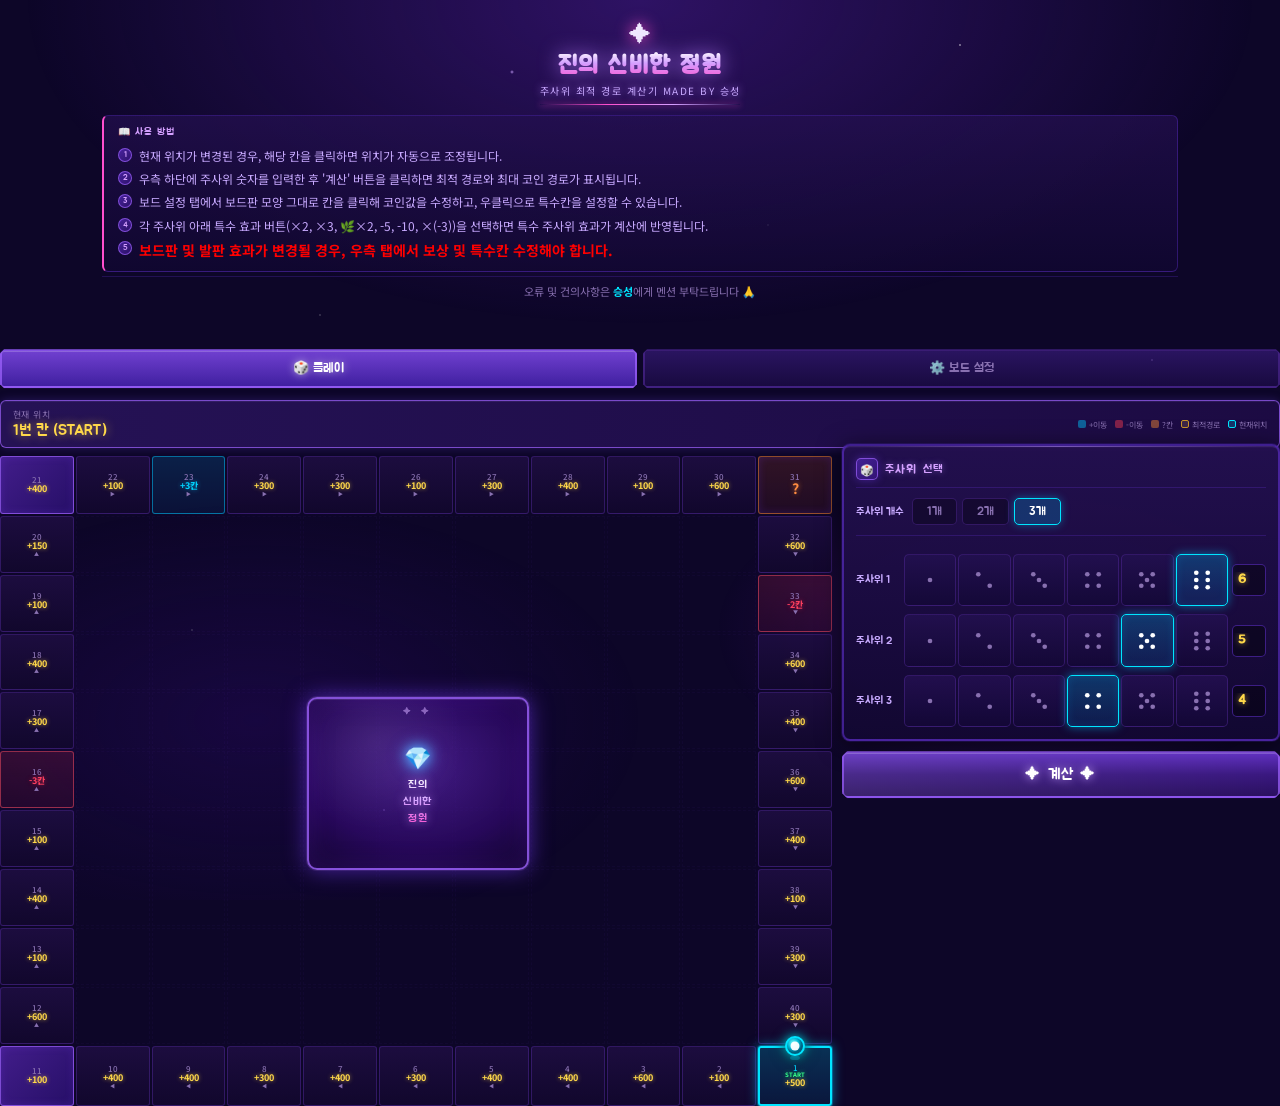
==== commit 389f147d: "Update notice text for board modification instructions" ====
--- a/maple_dice.html
+++ b/maple_dice.html
@@ -34,7 +34,7 @@
           <div class="help-step">
             <div class="help-num">3</div>
             <div class="help-text">
-              보드 설정 탭을 클릭하면 각 칸의 코인 보상을 수정할 수 있으며, 특수 칸 설정도 변경할 수 있습니다.
+              보드 설정 탭에서 보드판 모양 그대로 칸을 클릭해 코인값을 수정하고, 우클릭으로 특수칸을 설정할 수 있습니다.
             </div>
           </div>
           <div class="help-step">
@@ -141,14 +141,24 @@
 
   <!-- SETTINGS TAB -->
   <div id="tab-settings" class="page">
+
+    <!-- 보드판 형태 직접 입력 -->
     <div class="section" style="margin:12px">
       <div class="sh">
-        <div class="si">💰</div>
-        <div class="st">칸별 코인 보상 수정</div>
+        <div class="si">🗺️</div>
+        <div class="st">보드판 직접 입력</div>
       </div>
-      <div class="notice">각 칸의 코인 보상을 수정하세요. 특수 칸은 아래에서 설정합니다.</div>
-      <div class="cell-edit-grid" id="cellEditGrid"></div>
+      <div class="notice">보드판 모양 그대로 칸을 클릭해서 수정하세요. 해당 판을 클릭하면 일반칸↔특수칸을 전환할 수 있습니다.</div>
+      <div class="qb-legend">
+        <span class="ql ql-coin">💰 코인칸</span>
+        <span class="ql ql-plus">▶ +이동</span>
+        <span class="ql ql-minus">◀ -이동</span>
+        <span class="ql ql-myst">? 랜덤</span>
+        <span style="font-size:10px;color:var(--text3)">좌클릭: 값수정 / 우클릭: 종류변경</span>
+      </div>
+      <div class="quick-board" id="quickBoard"></div>
     </div>
+
     <div class="section" style="margin:12px">
       <div class="sh">
         <div class="si">✨</div>
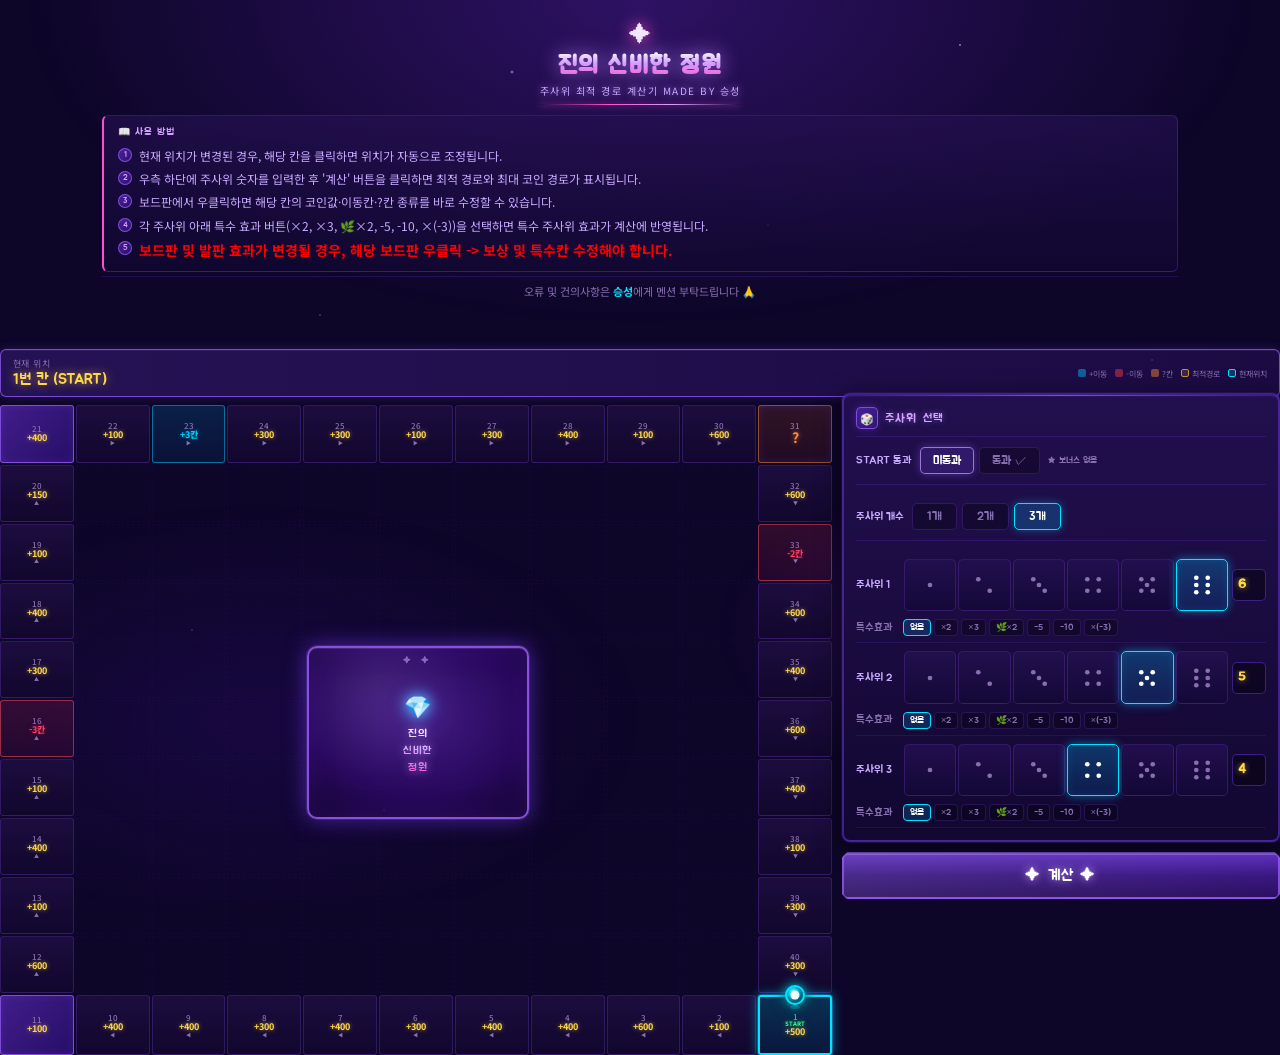
==== commit 060a431a: "Update help text and remove settings tab" ====
--- a/maple_dice.html
+++ b/maple_dice.html
@@ -34,7 +34,7 @@
           <div class="help-step">
             <div class="help-num">3</div>
             <div class="help-text">
-              보드 설정 탭에서 보드판 모양 그대로 칸을 클릭해 코인값을 수정하고, 우클릭으로 특수칸을 설정할 수 있습니다.
+              보드판에서 우클릭하면 해당 칸의 코인값·이동칸·?칸 종류를 바로 수정할 수 있습니다.
             </div>
           </div>
           <div class="help-step">
@@ -47,7 +47,7 @@
             <div class="help-num">5</div>
             <div class="help-text" style="font-size: 14px; color: red; font-weight: bold;">
               <strong>
-                보드판 및 발판 효과가 변경될 경우, 우측 탭에서 보상 및 특수칸 수정해야 합니다.
+                보드판 및 발판 효과가 변경될 경우, 해당 보드판 우클릭 -> 보상 및 특수칸 수정해야 합니다.
               </strong>
             </div>
           </div>
@@ -55,12 +55,6 @@
       </div>
       <div class="help-contact">오류 및 건의사항은 <b>승성</b>에게 멘션 부탁드립니다 🙏</div>
     </div>
-  </div>
-
-  <!-- 탭 -->
-  <div class="tabs">
-    <button class="tab active" onclick="switchTab('play')">🎲 플레이</button>
-    <button class="tab" onclick="switchTab('settings')">⚙️ 보드 설정</button>
   </div>
 
   <!-- PLAY TAB -->
@@ -139,37 +133,6 @@
     </div>
   </div>
 
-  <!-- SETTINGS TAB -->
-  <div id="tab-settings" class="page">
-
-    <!-- 보드판 형태 직접 입력 -->
-    <div class="section" style="margin:12px">
-      <div class="sh">
-        <div class="si">🗺️</div>
-        <div class="st">보드판 직접 입력</div>
-      </div>
-      <div class="notice">보드판 모양 그대로 칸을 클릭해서 수정하세요. 해당 판을 클릭하면 일반칸↔특수칸을 전환할 수 있습니다.</div>
-      <div class="qb-legend">
-        <span class="ql ql-coin">💰 코인칸</span>
-        <span class="ql ql-plus">▶ +이동</span>
-        <span class="ql ql-minus">◀ -이동</span>
-        <span class="ql ql-myst">? 랜덤</span>
-        <span style="font-size:10px;color:var(--text3)">좌클릭: 값수정 / 우클릭: 종류변경</span>
-      </div>
-      <div class="quick-board" id="quickBoard"></div>
-    </div>
-
-    <div class="section" style="margin:12px">
-      <div class="sh">
-        <div class="si">✨</div>
-        <div class="st">특수 칸 설정</div>
-      </div>
-      <div class="notice">주마다 바뀌는 이동칸·?칸을 여기서 관리하세요.</div>
-      <div class="special-list" id="specialList"></div>
-      <button class="add-btn" onclick="addSpecialCell()">+ 특수 칸 추가</button>
-      <div class="save-notice" id="saveNotice">✓ 저장되었습니다</div>
-    </div>
-  </div>
 
   </div>
   <script src="maple_dice.js"></script>
--- a/maple_dice.css
+++ b/maple_dice.css
@@ -128,7 +128,8 @@
 .section{background:linear-gradient(180deg,rgba(36,16,80,.95),rgba(18,8,50,.95));border:2px solid var(--border);border-radius:8px;padding:12px;box-shadow:0 0 0 1px rgba(80,40,200,.2),0 4px 24px rgba(0,0,0,.6),inset 0 1px 0 rgba(180,140,255,.15);position:relative;}
 .section::before{content:'';position:absolute;top:0;left:20px;right:20px;height:1px;background:linear-gradient(90deg,transparent,rgba(180,140,255,.5),transparent);pointer-events:none}
 .sh{display:flex;align-items:center;gap:7px;margin-bottom:10px;padding-bottom:7px;border-bottom:1px solid rgba(120,60,255,.2)}
-.si{width:22px;height:22px;border-radius:5px;background:linear-gradient(135deg,rgba(120,60,255,.4),rgba(80,30,180,.4));border:1px solid var(--border2);display:flex;align-items:center;justify-content:center;font-size:11px;box-shadow:0 0 8px rgba(120,60,255,.4);flex-shrink:0}
+.si{width:22px;height:22px;border-radius:5px;background:linear-gradient(135deg,rgba(120,60,255,.4),rgba(80,30,180,.4));border:1px solid var(--border2);display:flex;align-items:center;justify-content:center;font-size:11px;box-shadow:0 0 8px rgba(120,60,255,.4);flex-shrink:0
+}
 .st{font-family:'Jua',sans-serif;font-size:12px;color:var(--accent2);letter-spacing:.1em;text-transform:uppercase;text-shadow:0 0 6px rgba(180,140,255,.5)}
 
 /* 주사위 */
@@ -216,7 +217,7 @@
 ::-webkit-scrollbar{width:4px}::-webkit-scrollbar-track{background:rgba(0,0,0,.3)}
 ::-webkit-scrollbar-thumb{background:linear-gradient(180deg,var(--neon-pink),var(--accent));border-radius:2px}
 
-/* 반응형: 900px 이하에서는 board-grid 전체 너 비, side-col 아래로 */
+/* 반응형: 900px 이하에서는 board-grid 전체 너비, side-col 아래로 */
 @media(max-width:900px){
   .board-grid{width:100%;}
   .side-col{
@@ -224,3 +225,102 @@
     width:100%;
   }
 }
+
+/*── 설정탭 보드판 편집기 ── */
+
+/* 플레이탭과 동일한 구조: board-col(65%) + side-col(absolute 오른쪽) */
+.settings-layout{
+  display:block;
+  position:relative;
+  padding:0;
+}
+
+.settings-board-col{
+  display:flex;
+  flex-direction:column;
+  gap:8px;
+}
+
+.settings-side-col{
+  position:absolute;
+  left:calc(65% + 10px);
+  top:0;
+  width:calc(35% - 10px);
+  display:flex;
+  flex-direction:column;
+  gap:10px;
+  z-index:20;
+}
+
+.quick-board{
+  display:grid;
+  grid-template-columns:repeat(11,1fr);
+  gap:2px;
+  width:65%;
+  height:650px;
+  position:relative;
+  margin-top:8px;
+}
+
+/* 모바일 대응 */
+@media(max-width:900px){
+  .quick-board{
+    width:100%;
+    height:auto;
+    aspect-ratio:1;
+  }
+  .settings-side-col{
+    position:static;
+    width:100%;
+  }
+}
+.qbc{
+  border-radius:3px;border:1px solid rgba(80,40,150,.5);
+  background:linear-gradient(180deg,rgba(30,14,65,.9),rgba(18,8,45,.9));
+  display:flex;flex-direction:column;align-items:center;justify-content:center;
+  cursor:pointer;transition:all .13s;overflow:hidden;padding:1px;position:relative;
+  min-width:0;min-height:0;
+}
+.qbc:hover{border-color:rgba(200,160,255,.9);background:linear-gradient(180deg,rgba(70,35,150,.9),rgba(50,20,110,.9));box-shadow:0 0 8px rgba(160,100,255,.5);}
+.qbc.corner{background:linear-gradient(135deg,rgba(90,40,180,.7),rgba(50,20,130,.7));border-color:var(--border2);}
+.qbc.move-plus{background:linear-gradient(180deg,rgba(0,180,255,.2),rgba(0,120,200,.15));border-color:rgba(0,200,255,.6);}
+.qbc.move-minus{background:linear-gradient(180deg,rgba(255,50,80,.2),rgba(200,20,50,.15));border-color:rgba(255,80,100,.6);}
+.qbc.mystery{background:linear-gradient(180deg,rgba(255,100,30,.2),rgba(200,60,0,.15));border-color:rgba(255,140,50,.6);}
+.qbc.qb-inner{background:transparent;border:1px dashed rgba(80,40,150,.08);cursor:default;pointer-events:none;border-radius:0;}
+.qbc.qb-center{background:radial-gradient(ellipse at center,rgba(140,60,255,.3),rgba(10,4,30,.8));border:2px solid rgba(160,100,255,.6);cursor:default;pointer-events:none;display:flex;align-items:center;justify-content:center;font-size:clamp(10px,1.5vw,18px);}
+.qbn{font-size:clamp(5px,0.7vw,8px);color:var(--text3);line-height:1;}
+.qbv{font-size:clamp(5px,0.8vw,9px);font-weight:700;line-height:1.2;text-align:center;white-space:nowrap;color:var(--gold);}
+.qbc.move-plus .qbv{color:var(--cyan);}
+.qbc.move-minus .qbv{color:var(--red);}
+.qbc.mystery .qbv{color:var(--orange);font-size:clamp(8px,1.1vw,13px);}
+
+/* 범례 */
+.qb-legend{display:flex;gap:8px;flex-wrap:wrap;margin-bottom:6px;align-items:center;}
+.ql{font-size:10px;padding:3px 8px;border-radius:4px;font-family:'Jua',sans-serif;}
+.ql-coin{background:rgba(255,210,74,.1);border:1px solid rgba(255,210,74,.4);color:var(--gold);}
+.ql-plus{background:rgba(0,200,255,.1);border:1px solid rgba(0,200,255,.4);color:var(--cyan);}
+.ql-minus{background:rgba(255,50,80,.1);border:1px solid rgba(255,80,100,.4);color:var(--red);}
+.ql-myst{background:rgba(255,120,40,.1);border:1px solid rgba(255,140,50,.4);color:var(--orange);}
+
+/* 팝업 편집기 */
+.cell-edit-popup{
+  position:absolute;z-index:9999;
+  background:linear-gradient(180deg,rgba(40,18,90,.98),rgba(22,10,60,.98));
+  border:2px solid var(--border2);border-radius:10px;
+  padding:12px;min-width:210px;
+  box-shadow:0 8px 32px rgba(0,0,0,.7),0 0 20px rgba(120,60,255,.4);
+}
+.cep-header{display:flex;align-items:center;justify-content:space-between;margin-bottom:10px;}
+.cep-title{font-family:'Jua',sans-serif;font-size:13px;color:var(--accent2);}
+.cep-close{width:20px;height:20px;border-radius:50%;background:rgba(255,50,80,.15);border:1px solid rgba(255,80,100,.4);color:var(--red);font-size:11px;cursor:pointer;display:flex;align-items:center;justify-content:center;}
+.cep-close:hover{background:rgba(255,50,80,.35);}
+.cep-types{display:grid;grid-template-columns:1fr 1fr;gap:5px;margin-bottom:10px;}
+.cep-type{padding:6px 4px;border-radius:5px;border:1px solid rgba(80,40,150,.5);background:rgba(0,0,0,.3);color:var(--text3);font-family:'Jua',sans-serif;font-size:11px;cursor:pointer;transition:all .13s;text-align:center;}
+.cep-type:hover{border-color:var(--border2);color:var(--text2);}
+.cep-type.active{border-color:var(--neon-cyan);background:rgba(0,160,220,.2);color:#fff;box-shadow:0 0 8px rgba(0,200,255,.3);}
+.cep-label{font-size:10px;color:var(--text3);display:block;margin-bottom:4px;font-family:'Jua',sans-serif;}
+.cep-input{width:100%;padding:7px 10px;background:rgba(0,0,0,.5);border:1px solid var(--border2);border-radius:5px;color:var(--gold);font-size:13px;font-family:'Jua',sans-serif;outline:none;text-align:center;}
+.cep-input:focus{border-color:var(--neon-cyan);box-shadow:0 0 8px rgba(0,200,255,.3);}
+.cep-val-wrap{margin-bottom:10px;min-height:36px;}
+.cep-save{width:100%;padding:8px;background:linear-gradient(180deg,rgba(80,255,150,.2),rgba(0,180,80,.12));border:1px solid var(--neon-green);border-radius:6px;color:var(--neon-green);font-family:'Jua',sans-serif;font-size:12px;cursor:pointer;transition:all .18s;}
+.cep-save:hover{background:linear-gradient(180deg,rgba(80,255,150,.32),rgba(0,200,100,.2));box-shadow:0 0 12px rgba(0,255,120,.3);}
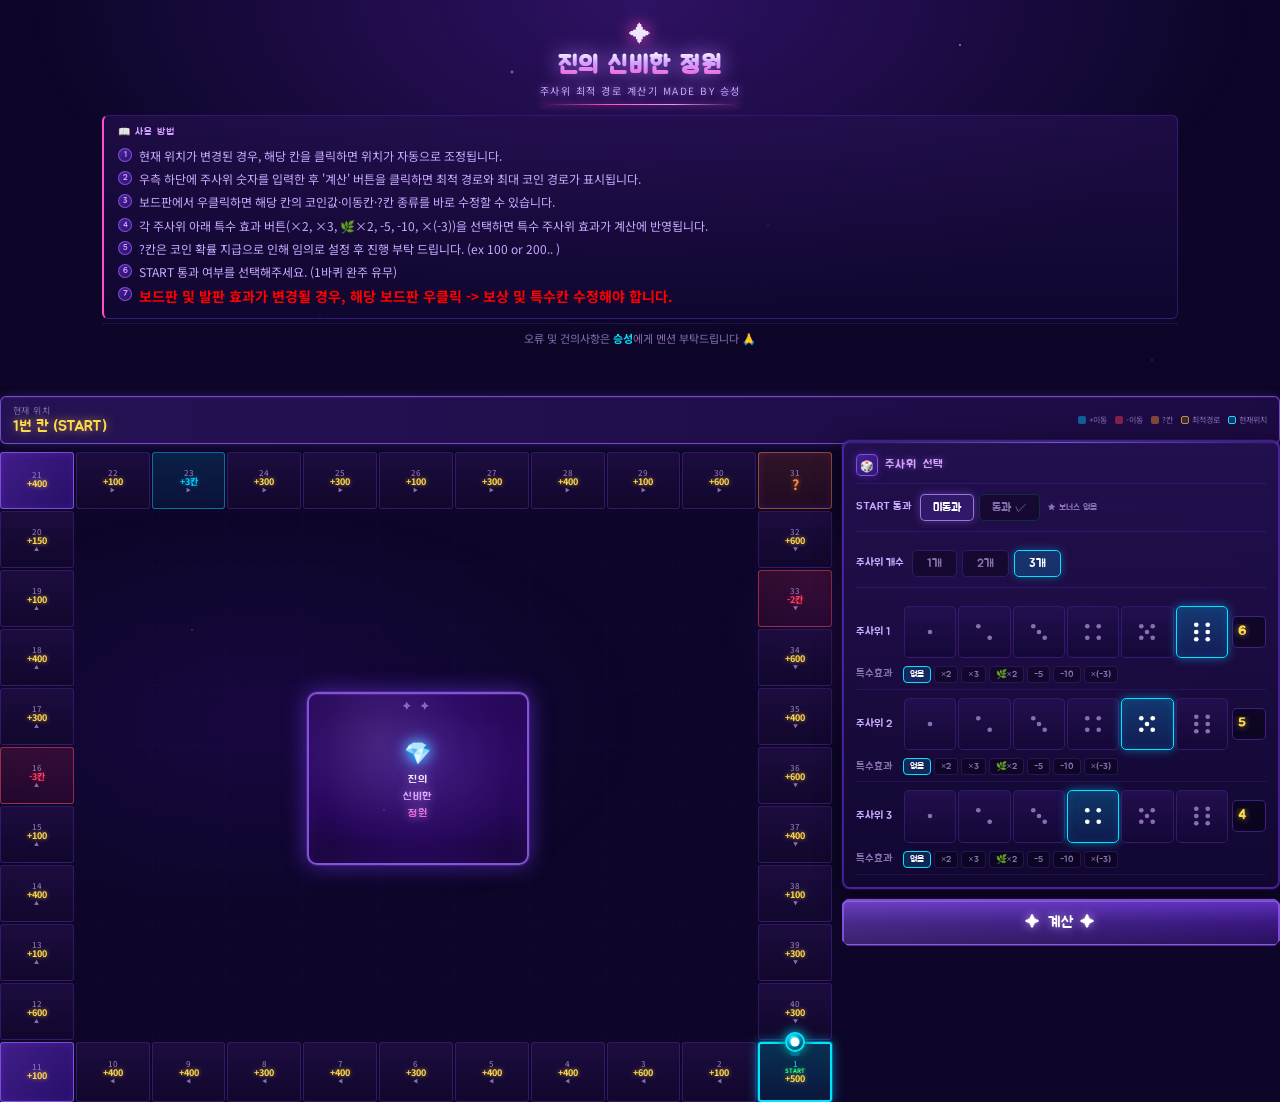
==== commit 69e60a63: "Update maple_dice.html" ====
--- a/maple_dice.html
+++ b/maple_dice.html
@@ -45,6 +45,18 @@
           </div>
           <div class="help-step">
             <div class="help-num">5</div>
+            <div class="help-text">
+              ?칸은 코인 확률 지급으로 인해 임의로 설정 후 진행 부탁 드립니다. (ex 100 or 200.. )
+            </div>
+          </div>
+          <div class="help-step">
+            <div class="help-num">6</div>
+            <div class="help-text">
+              START 통과 여부를 선택해주세요. (1바퀴 완주 유무)
+            </div>
+          </div>
+          <div class="help-step">
+            <div class="help-num">7</div>
             <div class="help-text" style="font-size: 14px; color: red; font-weight: bold;">
               <strong>
                 보드판 및 발판 효과가 변경될 경우, 해당 보드판 우클릭 -> 보상 및 특수칸 수정해야 합니다.
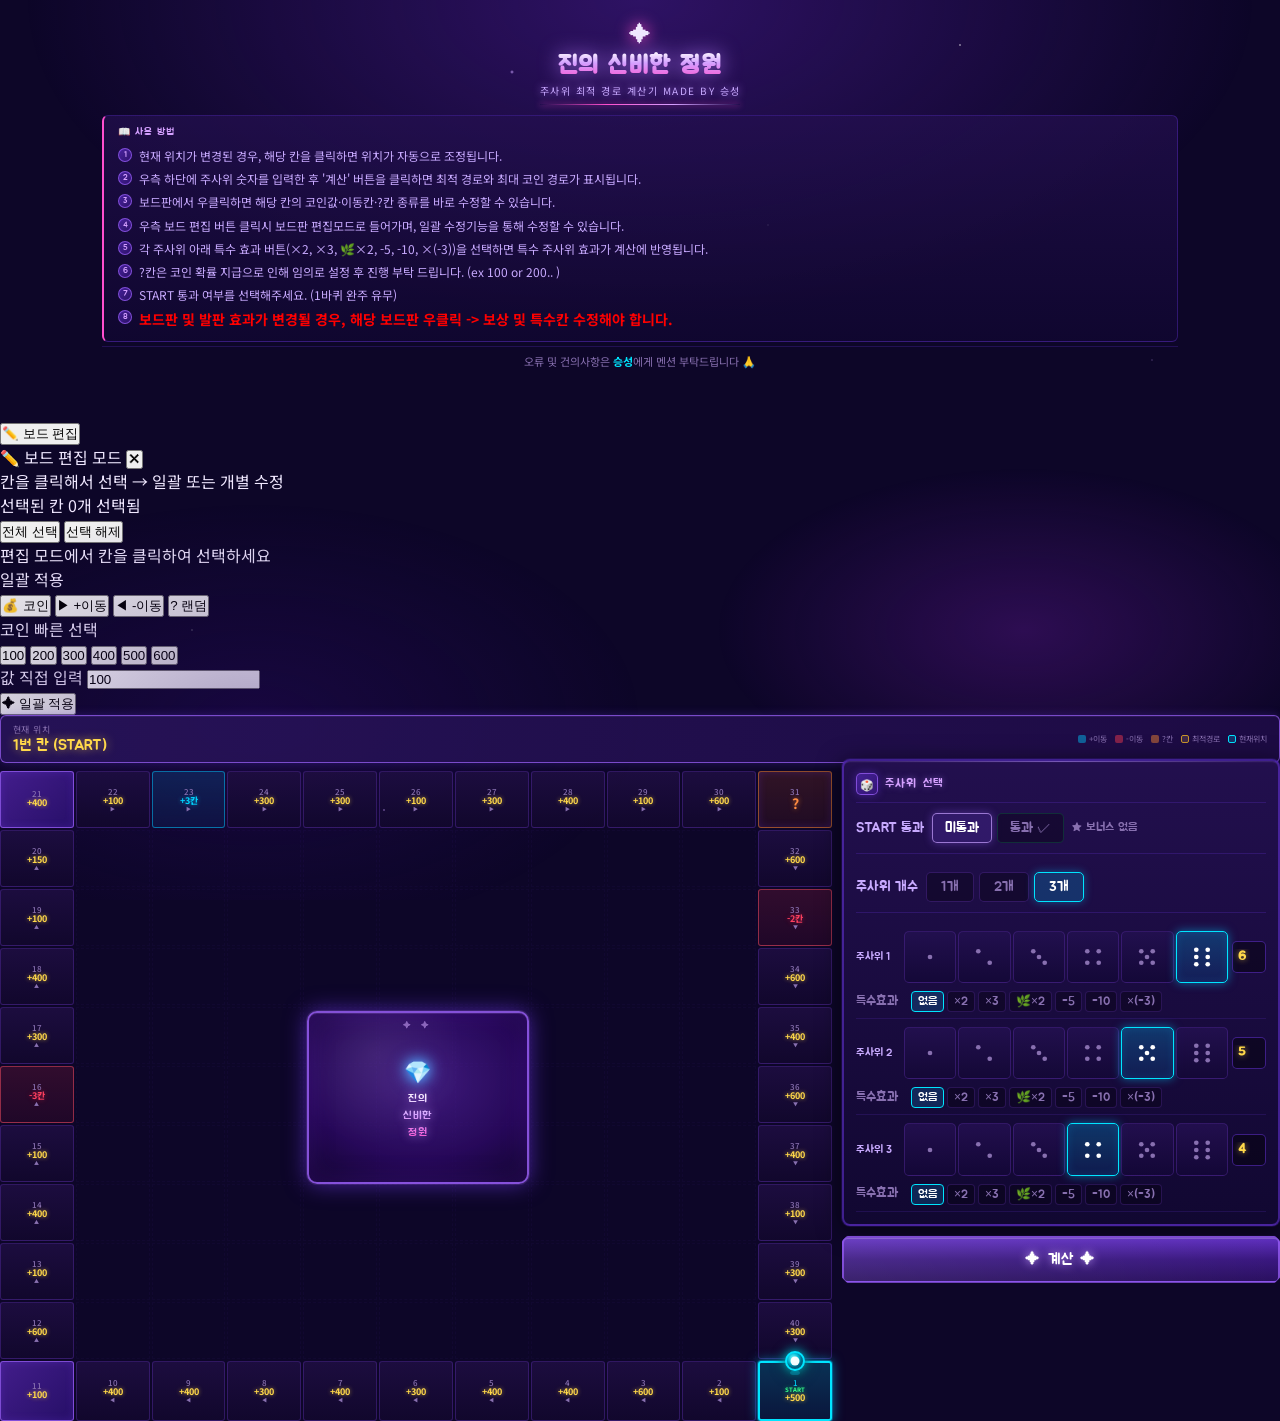
==== commit 0836a481: "Update maple_dice.html" ====
--- a/maple_dice.html
+++ b/maple_dice.html
@@ -40,23 +40,29 @@
           <div class="help-step">
             <div class="help-num">4</div>
             <div class="help-text">
+             우측 보드 편집 버튼 클릭시 보드판 편집모드로 들어가며, 일괄 수정기능을 통해 수정할 수 있습니다.
+            </div>
+          </div>
+          <div class="help-step">
+            <div class="help-num">5</div>
+            <div class="help-text">
               각 주사위 아래 특수 효과 버튼(×2, ×3, 🌿×2, -5, -10, ×(-3))을 선택하면 특수 주사위 효과가 계산에 반영됩니다.
             </div>
           </div>
           <div class="help-step">
-            <div class="help-num">5</div>
+            <div class="help-num">6</div>
             <div class="help-text">
               ?칸은 코인 확률 지급으로 인해 임의로 설정 후 진행 부탁 드립니다. (ex 100 or 200.. )
             </div>
           </div>
           <div class="help-step">
-            <div class="help-num">6</div>
+            <div class="help-num">7</div>
             <div class="help-text">
               START 통과 여부를 선택해주세요. (1바퀴 완주 유무)
             </div>
           </div>
           <div class="help-step">
-            <div class="help-num">7</div>
+            <div class="help-num">8</div>
             <div class="help-text" style="font-size: 14px; color: red; font-weight: bold;">
               <strong>
                 보드판 및 발판 효과가 변경될 경우, 해당 보드판 우클릭 -> 보상 및 특수칸 수정해야 합니다.
@@ -67,6 +73,72 @@
       </div>
       <div class="help-contact">오류 및 건의사항은 <b>승성</b>에게 멘션 부탁드립니다 🙏</div>
     </div>
+  </div>
+
+  <!-- 편집 모드 버튼 (우측 상단 고정) -->
+  <button id="editModeBtn" class="edit-mode-btn" onclick="toggleEditMode()">
+    <span class="emb-icon">✏️</span>
+    <span class="emb-text">보드 편집</span>
+  </button>
+
+  <!-- 편집 패널 (우측 슬라이드인) -->
+  <div id="editPanel" class="edit-panel">
+    <div class="ep-header">
+      <div class="ep-title-row">
+        <span class="ep-title">✏️ 보드 편집 모드</span>
+        <button class="ep-close-btn" onclick="toggleEditMode()">✕</button>
+      </div>
+      <div class="ep-desc">칸을 클릭해서 선택 → 일괄 또는 개별 수정</div>
+    </div>
+
+    <!-- 선택 현황 -->
+    <div class="ep-section">
+      <div class="ep-section-title">
+        <span>선택된 칸</span>
+        <span class="ep-sel-cnt-badge"><span id="epSelCount">0</span>개 선택됨</span>
+      </div>
+      <div class="ep-sel-actions">
+        <button class="ep-sel-btn" onclick="selectAllCells()">전체 선택</button>
+        <button class="ep-sel-btn ep-sel-btn-clear" onclick="clearSelection()">선택 해제</button>
+      </div>
+      <div id="epSelList" class="ep-sel-list">
+        <div class="ep-hint">편집 모드에서 칸을 클릭하여 선택하세요</div>
+      </div>
+    </div>
+
+    <!-- 일괄 적용 -->
+    <div class="ep-section">
+      <div class="ep-section-title">일괄 적용</div>
+      <div class="ep-type-row" id="epBulkTypes">
+        <button class="ep-type-btn active" data-type="coin" onclick="epSetType(this)">💰 코인</button>
+        <button class="ep-type-btn" data-type="plus" onclick="epSetType(this)">▶ +이동</button>
+        <button class="ep-type-btn" data-type="minus" onclick="epSetType(this)">◀ -이동</button>
+        <button class="ep-type-btn" data-type="mystery" onclick="epSetType(this)">? 랜덤</button>
+      </div>
+      <div class="ep-bulk-presets" id="epPresets">
+        <div class="ep-preset-label">코인 빠른 선택</div>
+        <div class="ep-preset-btns">
+          <button class="ep-preset" onclick="setBulkVal(100)">100</button>
+          <button class="ep-preset" onclick="setBulkVal(200)">200</button>
+          <button class="ep-preset" onclick="setBulkVal(300)">300</button>
+          <button class="ep-preset" onclick="setBulkVal(400)">400</button>
+          <button class="ep-preset" onclick="setBulkVal(500)">500</button>
+          <button class="ep-preset" onclick="setBulkVal(600)">600</button>
+        </div>
+      </div>
+      <div class="ep-input-row">
+        <label class="ep-label">값 직접 입력</label>
+        <input class="ep-input" id="epBulkVal" type="number" min="0" step="50" value="100">
+      </div>
+      <button class="ep-apply-btn" id="epApplyBtn" onclick="applyBulkEdit()">✦ 일괄 적용</button>
+    </div>
+
+    <!-- 개별 수정 (선택한 칸 클릭 시 표시) -->
+    <div class="ep-section" id="epSingleSection" style="display:none">
+      <div class="ep-section-title">개별 칸 수정</div>
+      <div class="ep-hint" style="margin-bottom:6px">선택 목록의 칸 번호를 클릭하세요</div>
+    </div>
+    <div id="epSingleEdit" class="ep-section ep-single-wrap"></div>
   </div>
 
   <!-- PLAY TAB -->
